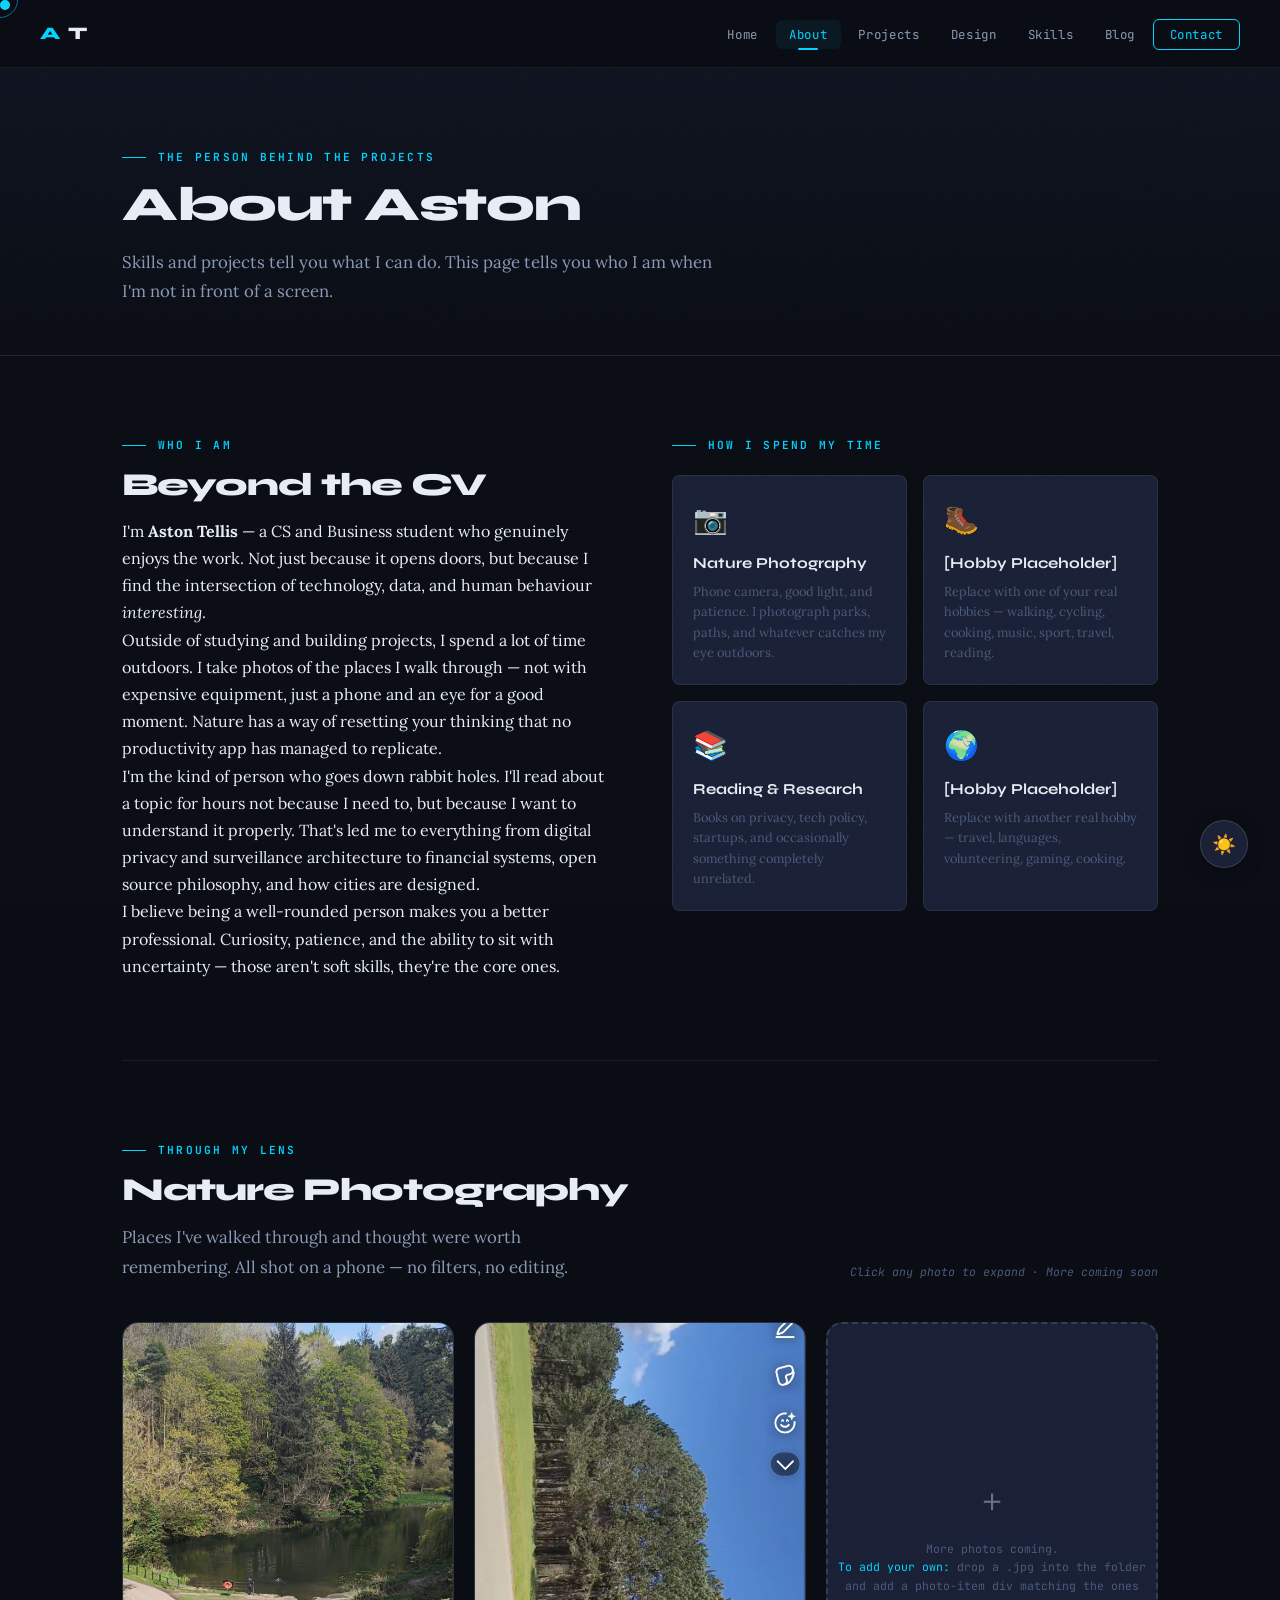
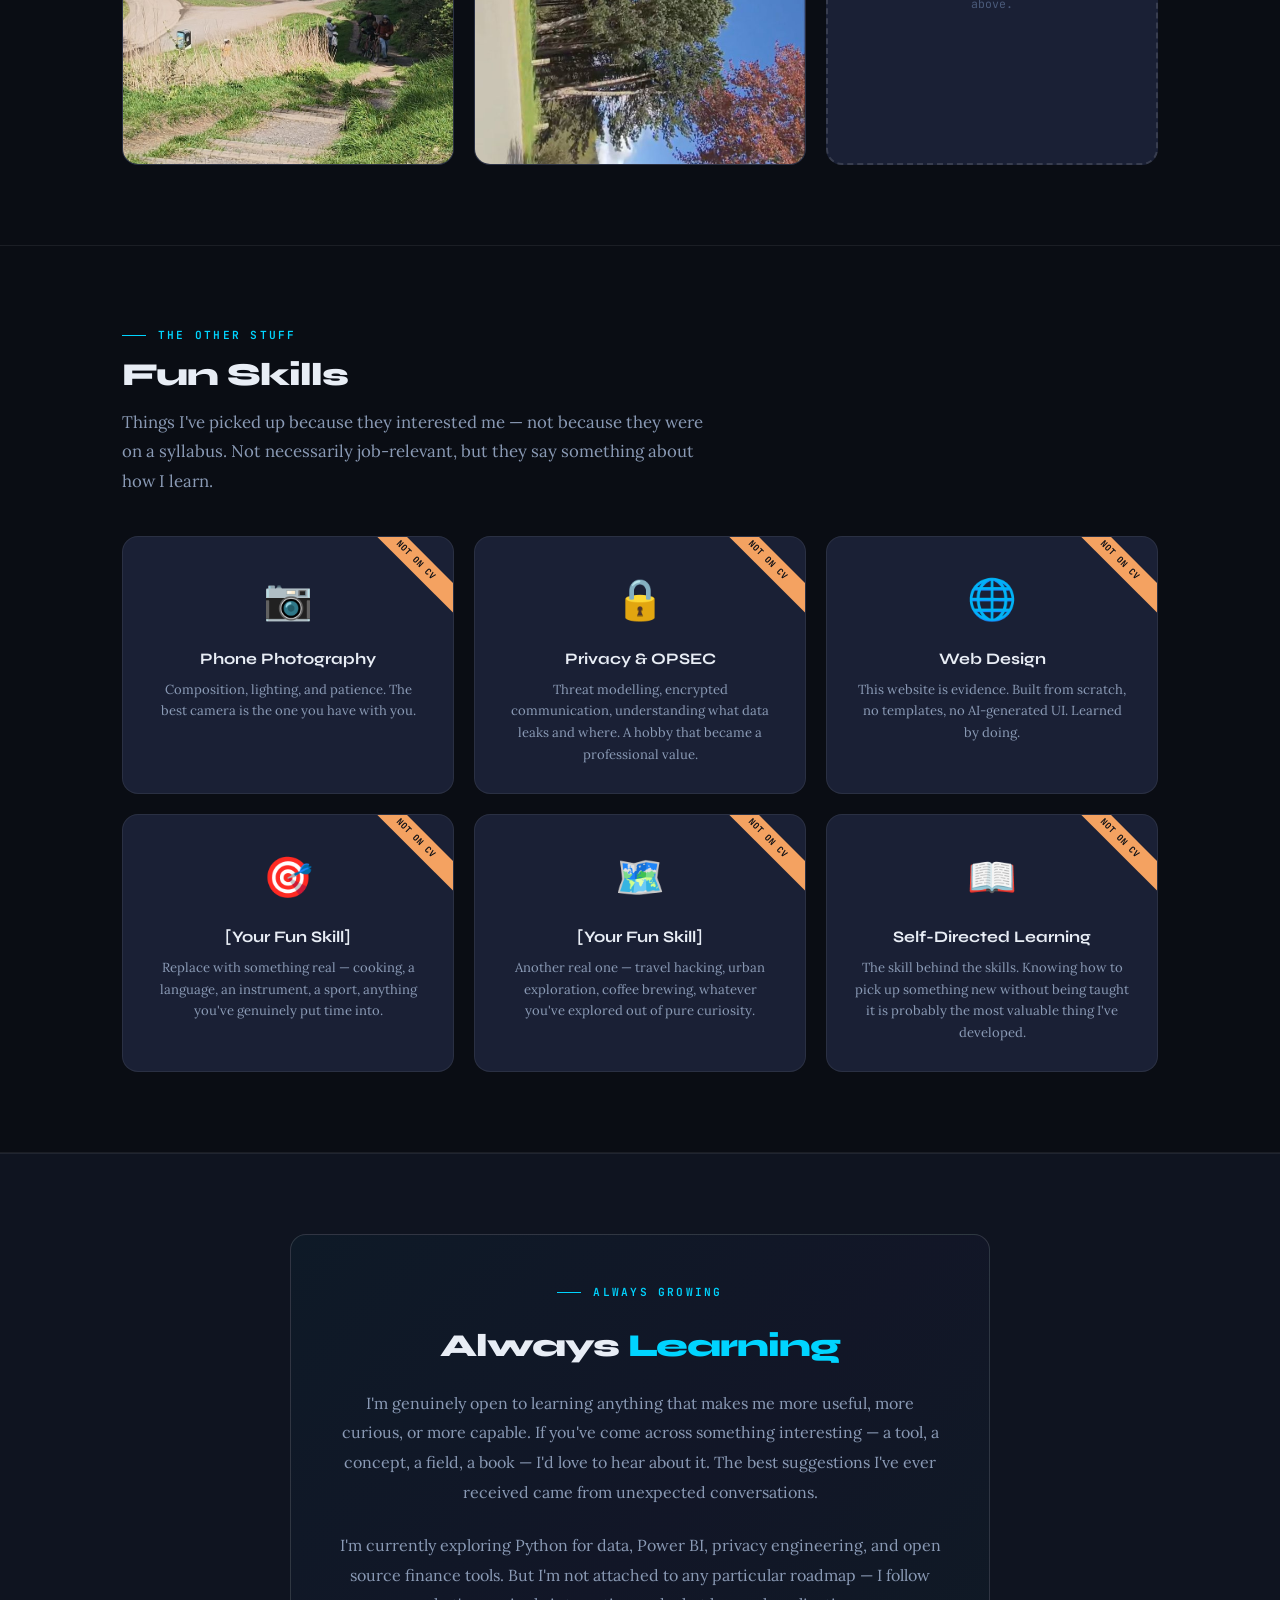
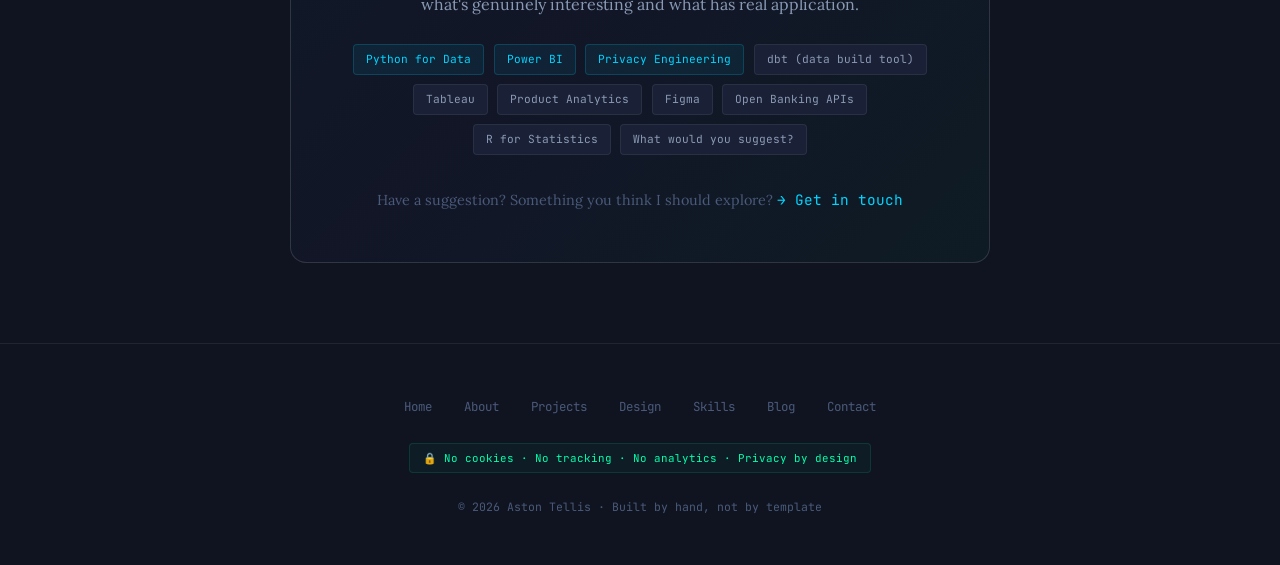
==== about.html @ 7f3e9648 "Add about page, animations showcase, dark mode, photos" ====
<!DOCTYPE html>
<html lang="en">
<head>
  <meta charset="UTF-8"/>
  <meta name="viewport" content="width=device-width, initial-scale=1.0"/>
  <title>About — Aston Tellis</title>
  <link rel="stylesheet" href="style.css"/>
  <style>
    .page-hero {
      padding: 5rem 0 3rem;
      background: linear-gradient(180deg, var(--bg2) 0%, var(--bg) 100%);
      border-bottom: 1px solid var(--border);
    }

    /* ── Personal Intro ─────────────────────────────────────── */
    .personal-grid {
      display: grid;
      grid-template-columns: 1fr 1fr;
      gap: 4rem;
      padding: 5rem 0;
      border-bottom: 1px solid var(--border);
    }

    .personal-text p {
      color: var(--text2);
      line-height: 1.9;
      margin-bottom: 1.25rem;
      font-size: 1rem;
    }

    .personal-text p strong { color: var(--text); }
    .personal-text p em { color: var(--accent); font-style: normal; }

    /* ── Hobbies Grid ───────────────────────────────────────── */
    .hobbies-grid {
      display: grid;
      grid-template-columns: repeat(2, 1fr);
      gap: 1rem;
    }

    .hobby-card {
      background: var(--surface);
      border: 1px solid var(--border);
      border-radius: var(--radius);
      padding: 1.25rem;
      transition: var(--transition);
    }

    .hobby-card:hover {
      border-color: var(--accent);
      transform: translateY(-3px);
      box-shadow: var(--glow);
    }

    .hobby-icon { font-size: 1.75rem; margin-bottom: 0.5rem; }

    .hobby-name {
      font-family: var(--font-display);
      font-weight: 700;
      font-size: 0.95rem;
      color: var(--text);
      margin-bottom: 0.3rem;
    }

    .hobby-desc {
      font-size: 0.8rem;
      color: var(--text3);
      line-height: 1.6;
    }

    /* ── Photo Gallery ──────────────────────────────────────── */
    .gallery-section {
      padding: 5rem 0;
      border-bottom: 1px solid var(--border);
    }

    .gallery-intro {
      display: flex;
      justify-content: space-between;
      align-items: flex-end;
      margin-bottom: 2.5rem;
    }

    .gallery-note {
      font-family: var(--font-mono);
      font-size: 0.72rem;
      color: var(--text3);
      font-style: italic;
    }

    .photo-gallery {
      display: grid;
      grid-template-columns: repeat(auto-fill, minmax(320px, 1fr));
      gap: 1.25rem;
    }

    .photo-item {
      position: relative;
      border-radius: var(--radius2);
      overflow: hidden;
      border: 1px solid var(--border);
      aspect-ratio: 3/4;
      background: var(--surface);
      cursor: zoom-in;
      transition: var(--transition);
    }

    .photo-item:hover {
      border-color: var(--accent);
      transform: translateY(-4px);
      box-shadow: 0 20px 60px #00000060, var(--glow);
    }

    .photo-item img {
      width: 100%;
      height: 100%;
      object-fit: cover;
      transition: transform 0.5s ease;
      display: block;
    }

    .photo-item:hover img { transform: scale(1.04); }

    .photo-overlay {
      position: absolute;
      bottom: 0; left: 0; right: 0;
      background: linear-gradient(0deg, #000000cc, transparent);
      padding: 1.5rem 1.25rem 1rem;
      transform: translateY(100%);
      transition: var(--transition);
    }

    .photo-item:hover .photo-overlay { transform: translateY(0); }

    .photo-caption {
      font-family: var(--font-mono);
      font-size: 0.72rem;
      color: var(--text);
      line-height: 1.5;
    }

    .photo-tag {
      font-family: var(--font-mono);
      font-size: 0.62rem;
      color: var(--accent);
      text-transform: uppercase;
      letter-spacing: 0.1em;
      margin-bottom: 0.25rem;
    }

    /* Add photo placeholder card */
    .photo-add {
      border: 2px dashed var(--border2);
      border-radius: var(--radius2);
      aspect-ratio: 3/4;
      display: flex;
      flex-direction: column;
      align-items: center;
      justify-content: center;
      gap: 0.75rem;
      background: var(--surface);
      transition: var(--transition);
    }

    .photo-add:hover {
      border-color: var(--accent);
      background: #00d4ff08;
    }

    .photo-add-icon { font-size: 2rem; opacity: 0.4; }

    .photo-add-text {
      font-family: var(--font-mono);
      font-size: 0.72rem;
      color: var(--text3);
      text-align: center;
      line-height: 1.6;
    }

    /* ── Lightbox ───────────────────────────────────────────── */
    .lightbox {
      position: fixed;
      inset: 0;
      background: rgba(0,0,0,0.92);
      z-index: 9000;
      display: flex;
      align-items: center;
      justify-content: center;
      opacity: 0;
      pointer-events: none;
      transition: opacity 0.3s ease;
      backdrop-filter: blur(12px);
    }

    .lightbox.open {
      opacity: 1;
      pointer-events: all;
    }

    .lightbox img {
      max-width: 90vw;
      max-height: 88vh;
      object-fit: contain;
      border-radius: var(--radius);
      box-shadow: 0 40px 120px #00000080;
    }

    .lightbox-close {
      position: absolute;
      top: 1.5rem; right: 1.5rem;
      font-family: var(--font-mono);
      font-size: 1.5rem;
      color: var(--text2);
      background: none;
      border: none;
      cursor: pointer;
      transition: color var(--transition);
    }

    .lightbox-close:hover { color: var(--accent); }

    .lightbox-caption {
      position: absolute;
      bottom: 1.5rem;
      font-family: var(--font-mono);
      font-size: 0.78rem;
      color: var(--text2);
      text-align: center;
    }

    /* ── Fun Skills ─────────────────────────────────────────── */
    .fun-skills-section {
      padding: 5rem 0;
      border-bottom: 1px solid var(--border);
    }

    .fun-skills-grid {
      display: grid;
      grid-template-columns: repeat(3, 1fr);
      gap: 1.25rem;
    }

    .fun-skill-card {
      background: var(--surface);
      border: 1px solid var(--border);
      border-radius: var(--radius2);
      padding: 1.75rem;
      text-align: center;
      transition: var(--transition);
      position: relative;
      overflow: hidden;
    }

    .fun-skill-card::before {
      content: 'NOT ON CV';
      position: absolute;
      top: 0.8rem; right: -1.8rem;
      font-family: var(--font-mono);
      font-size: 0.55rem;
      font-weight: 700;
      color: var(--bg);
      background: var(--gold);
      padding: 0.2rem 2.5rem;
      transform: rotate(45deg);
      letter-spacing: 0.08em;
    }

    .fun-skill-card:hover {
      border-color: var(--gold);
      box-shadow: 0 0 30px #f4a26115;
      transform: translateY(-3px);
    }

    .fun-skill-icon { font-size: 2.5rem; margin-bottom: 0.75rem; }

    .fun-skill-name {
      font-family: var(--font-display);
      font-weight: 700;
      font-size: 1rem;
      color: var(--text);
      margin-bottom: 0.4rem;
    }

    .fun-skill-desc {
      font-size: 0.82rem;
      color: var(--text2);
      line-height: 1.65;
    }

    /* ── Eager to Learn ─────────────────────────────────────── */
    .learn-section {
      padding: 5rem 0;
      background: var(--bg2);
      border-top: 1px solid var(--border);
    }

    .learn-card {
      background: linear-gradient(135deg, #00d4ff08 0%, #7b61ff08 50%, #00ffaa08 100%);
      border: 1px solid var(--border2);
      border-radius: var(--radius2);
      padding: 3rem;
      text-align: center;
      max-width: 700px;
      margin: 0 auto;
    }

    .learn-card h2 {
      font-family: var(--font-display);
      font-size: 2rem;
      font-weight: 800;
      letter-spacing: -0.03em;
      color: var(--text);
      margin-bottom: 1rem;
    }

    .learn-card h2 span { color: var(--accent); }

    .learn-card p {
      color: var(--text2);
      line-height: 1.85;
      margin-bottom: 1.5rem;
      font-size: 1rem;
    }

    .learn-suggestions {
      display: flex;
      flex-wrap: wrap;
      gap: 0.6rem;
      justify-content: center;
      margin-bottom: 2rem;
    }

    .suggestion-tag {
      font-family: var(--font-mono);
      font-size: 0.7rem;
      padding: 0.3rem 0.75rem;
      border-radius: 4px;
      background: var(--surface);
      border: 1px solid var(--border);
      color: var(--text2);
    }

    .suggestion-tag.highlight {
      background: #00d4ff12;
      border-color: #00d4ff30;
      color: var(--accent);
    }

    @media (max-width: 768px) {
      .personal-grid { grid-template-columns: 1fr; gap: 2rem; }
      .hobbies-grid { grid-template-columns: 1fr; }
      .fun-skills-grid { grid-template-columns: 1fr; }
      .photo-gallery { grid-template-columns: 1fr; }
    }
  </style>
</head>
<body>

  <div class="cursor"></div>
  <div class="cursor-ring"></div>

  <!-- Loading screen -->
  <div class="loading-screen" id="loading-screen">
    <div class="loading-inner">
      <div class="loading-logo">AT</div>
      <div class="loading-bar"><div class="loading-fill"></div></div>
      <div class="loading-text">Loading...</div>
    </div>
  </div>

  <nav>
    <a class="nav-logo" href="index.html"><span>A</span>T</a>
    <ul class="nav-links">
      <li><a href="index.html">Home</a></li>
      <li><a href="about.html" class="active">About</a></li>
      <li><a href="projects.html">Projects</a></li>
      <li><a href="animations.html">Design</a></li>
      <li><a href="skills.html">Skills</a></li>
      <li><a href="blog.html">Blog</a></li>
      <li><a href="contact.html" class="nav-cta">Contact</a></li>
    </ul>
  </nav>

  <div class="page">
    <div class="page-hero">
      <div class="container fade-up">
        <div class="section-label">The Person Behind the Projects</div>
        <h1 class="section-title">About Aston</h1>
        <p class="section-subtitle">
          Skills and projects tell you what I can do. This page tells you who I am
          when I'm not in front of a screen.
        </p>
      </div>
    </div>

    <!-- ── Personal Intro ────────────────────────────────────── -->
    <div class="container">
      <div class="personal-grid">
        <div class="fade-up">
          <div class="section-label">Who I Am</div>
          <h2 class="section-title" style="font-size:2rem">Beyond the CV</h2>

          <p>
            I'm <strong>Aston Tellis</strong> — a CS and Business student who genuinely enjoys
            the work. Not just because it opens doors, but because I find the intersection
            of technology, data, and human behaviour <em>interesting</em>.
          </p>
          <p>
            Outside of studying and building projects, I spend a lot of time outdoors.
            I take photos of the places I walk through — not with expensive equipment,
            just a phone and an eye for a good moment. Nature has a way of resetting
            your thinking that no productivity app has managed to replicate.
          </p>
          <p>
            I'm the kind of person who goes down rabbit holes. I'll read about a topic
            for hours not because I need to, but because I want to understand it properly.
            That's led me to everything from digital privacy and surveillance architecture
            to financial systems, open source philosophy, and how cities are designed.
          </p>
          <p>
            I believe being a well-rounded person makes you a better professional.
            Curiosity, patience, and the ability to sit with uncertainty — those aren't
            soft skills, they're the core ones.
          </p>
        </div>

        <div class="fade-up" style="transition-delay:0.2s">
          <div class="section-label" style="margin-bottom:1.25rem">How I Spend My Time</div>
          <div class="hobbies-grid">
            <div class="hobby-card">
              <div class="hobby-icon">📷</div>
              <div class="hobby-name">Nature Photography</div>
              <div class="hobby-desc">Phone camera, good light, and patience. I photograph parks, paths, and whatever catches my eye outdoors.</div>
            </div>
            <div class="hobby-card">
              <div class="hobby-icon">🥾</div>
              <div class="hobby-name">[Hobby Placeholder]</div>
              <div class="hobby-desc">Replace with one of your real hobbies — walking, cycling, cooking, music, sport, travel, reading.</div>
            </div>
            <div class="hobby-card">
              <div class="hobby-icon">📚</div>
              <div class="hobby-name">Reading & Research</div>
              <div class="hobby-desc">Books on privacy, tech policy, startups, and occasionally something completely unrelated.</div>
            </div>
            <div class="hobby-card">
              <div class="hobby-icon">🌍</div>
              <div class="hobby-name">[Hobby Placeholder]</div>
              <div class="hobby-desc">Replace with another real hobby — travel, languages, volunteering, gaming, cooking.</div>
            </div>
          </div>
        </div>
      </div>
    </div>

    <!-- ── Photo Gallery ─────────────────────────────────────── -->
    <section class="gallery-section">
      <div class="container">
        <div class="gallery-intro fade-up">
          <div>
            <div class="section-label">Through My Lens</div>
            <h2 class="section-title" style="font-size:2rem">Nature Photography</h2>
            <p class="section-subtitle" style="max-width:500px">
              Places I've walked through and thought were worth remembering.
              All shot on a phone — no filters, no editing.
            </p>
          </div>
          <span class="gallery-note">Click any photo to expand · More coming soon</span>
        </div>

        <div class="photo-gallery fade-up">

          <!-- Photo 1 -->
          <div class="photo-item" onclick="openLightbox('photo-lake.jpg', 'A quiet lake in spring — trees just coming back to life, cyclists passing through.')">
            <img src="photo-lake.jpg" alt="Lake with trees and path in spring" loading="lazy"/>
            <div class="photo-overlay">
              <div class="photo-tag">📍 Local Park</div>
              <div class="photo-caption">A quiet lake in spring — trees just coming back to life.</div>
            </div>
          </div>

          <!-- Photo 2 -->
          <div class="photo-item" onclick="openLightbox('photo-trees.jpg', 'Tall conifers against an autumn sky — the contrast of the red tree caught my eye.')">
            <img src="photo-trees.jpg" alt="Tall conifer trees against blue sky with autumn colours" loading="lazy"/>
            <div class="photo-overlay">
              <div class="photo-tag">📍 Local Walk</div>
              <div class="photo-caption">Tall conifers against an autumn sky — that red tree in the corner made the shot.</div>
            </div>
          </div>

          <!-- Add more photos card -->
          <div class="photo-add">
            <div class="photo-add-icon">＋</div>
            <div class="photo-add-text">
              More photos coming.<br/>
              <span style="color:var(--accent)">To add your own:</span> drop a .jpg into the folder and add a photo-item div matching the ones above.
            </div>
          </div>

        </div>
      </div>
    </section>

    <!-- ── Fun Skills ────────────────────────────────────────── -->
    <section class="fun-skills-section">
      <div class="container">
        <div class="fade-up">
          <div class="section-label">The Other Stuff</div>
          <h2 class="section-title" style="font-size:2rem">Fun Skills</h2>
          <p class="section-subtitle" style="margin-bottom:2.5rem">
            Things I've picked up because they interested me — not because they were on a syllabus.
            Not necessarily job-relevant, but they say something about how I learn.
          </p>
        </div>

        <div class="fun-skills-grid fade-up">
          <div class="fun-skill-card">
            <div class="fun-skill-icon">📷</div>
            <div class="fun-skill-name">Phone Photography</div>
            <div class="fun-skill-desc">Composition, lighting, and patience. The best camera is the one you have with you.</div>
          </div>
          <div class="fun-skill-card">
            <div class="fun-skill-icon">🔒</div>
            <div class="fun-skill-name">Privacy & OPSEC</div>
            <div class="fun-skill-desc">Threat modelling, encrypted communication, understanding what data leaks and where. A hobby that became a professional value.</div>
          </div>
          <div class="fun-skill-card">
            <div class="fun-skill-icon">🌐</div>
            <div class="fun-skill-name">Web Design</div>
            <div class="fun-skill-desc">This website is evidence. Built from scratch, no templates, no AI-generated UI. Learned by doing.</div>
          </div>
          <div class="fun-skill-card">
            <div class="fun-skill-icon">🎯</div>
            <div class="fun-skill-name">[Your Fun Skill]</div>
            <div class="fun-skill-desc">Replace with something real — cooking, a language, an instrument, a sport, anything you've genuinely put time into.</div>
          </div>
          <div class="fun-skill-card">
            <div class="fun-skill-icon">🗺️</div>
            <div class="fun-skill-name">[Your Fun Skill]</div>
            <div class="fun-skill-desc">Another real one — travel hacking, urban exploration, coffee brewing, whatever you've explored out of pure curiosity.</div>
          </div>
          <div class="fun-skill-card">
            <div class="fun-skill-icon">📖</div>
            <div class="fun-skill-name">Self-Directed Learning</div>
            <div class="fun-skill-desc">The skill behind the skills. Knowing how to pick up something new without being taught it is probably the most valuable thing I've developed.</div>
          </div>
        </div>
      </div>
    </section>

    <!-- ── Eager to Learn ────────────────────────────────────── -->
    <section class="learn-section">
      <div class="container">
        <div class="learn-card fade-up">
          <div class="section-label" style="justify-content:center;margin-bottom:1rem">Always Growing</div>
          <h2>Always <span>Learning</span></h2>
          <p>
            I'm genuinely open to learning anything that makes me more useful, more curious, or
            more capable. If you've come across something interesting — a tool, a concept, a field,
            a book — I'd love to hear about it. The best suggestions I've ever received came from
            unexpected conversations.
          </p>
          <p>
            I'm currently exploring Python for data, Power BI, privacy engineering, and open source
            finance tools. But I'm not attached to any particular roadmap — I follow what's genuinely
            interesting and what has real application.
          </p>

          <div class="learn-suggestions">
            <span class="suggestion-tag highlight">Python for Data</span>
            <span class="suggestion-tag highlight">Power BI</span>
            <span class="suggestion-tag highlight">Privacy Engineering</span>
            <span class="suggestion-tag">dbt (data build tool)</span>
            <span class="suggestion-tag">Tableau</span>
            <span class="suggestion-tag">Product Analytics</span>
            <span class="suggestion-tag">Figma</span>
            <span class="suggestion-tag">Open Banking APIs</span>
            <span class="suggestion-tag">R for Statistics</span>
            <span class="suggestion-tag">What would you suggest?</span>
          </div>

          <p style="font-size:0.9rem;color:var(--text3);margin:0">
            Have a suggestion? Something you think I should explore?
            <a href="contact.html" style="color:var(--accent);text-decoration:none;font-family:var(--font-mono)">
              → Get in touch
            </a>
          </p>
        </div>
      </div>
    </section>

  </div>

  <!-- Lightbox -->
  <div class="lightbox" id="lightbox" onclick="closeLightbox()">
    <button class="lightbox-close" onclick="closeLightbox()">✕</button>
    <img id="lightbox-img" src="" alt=""/>
    <div class="lightbox-caption" id="lightbox-caption"></div>
  </div>

  <footer>
    <div class="footer-inner">
      <ul class="footer-links">
        <li><a href="index.html">Home</a></li>
        <li><a href="about.html">About</a></li>
        <li><a href="projects.html">Projects</a></li>
        <li><a href="animations.html">Design</a></li>
        <li><a href="skills.html">Skills</a></li>
        <li><a href="blog.html">Blog</a></li>
        <li><a href="contact.html">Contact</a></li>
      </ul>
      <div class="privacy-badge">🔒 No cookies · No tracking · No analytics · Privacy by design</div>
      <p class="footer-copy">© 2026 Aston Tellis · Built by hand, not by template</p>
    </div>
  </footer>

  <script src="script.js"></script>
  <script>
    function openLightbox(src, caption) {
      const lb = document.getElementById('lightbox');
      document.getElementById('lightbox-img').src = src;
      document.getElementById('lightbox-caption').textContent = caption;
      lb.classList.add('open');
      document.body.style.overflow = 'hidden';
    }

    function closeLightbox() {
      document.getElementById('lightbox').classList.remove('open');
      document.body.style.overflow = '';
    }

    document.addEventListener('keydown', e => {
      if (e.key === 'Escape') closeLightbox();
    });
  </script>
</body>
</html>
---- style.css ----
/* ============================================================
   [YOUR NAME] — Portfolio Site
   Aesthetic: Dark Intelligence / FinTech Editorial
   Fonts: Syne (display) + JetBrains Mono (code/data) + Lora (body)
   ============================================================ */

@import url('https://fonts.googleapis.com/css2?family=Syne:wght@400;600;700;800&family=JetBrains+Mono:wght@300;400;600&family=Lora:ital,wght@0,400;0,600;1,400&display=swap');

/* ── Variables ─────────────────────────────────────────────── */
:root {
  --bg:         #0a0d14;
  --bg2:        #0f1420;
  --bg3:        #141926;
  --surface:    #1a2035;
  --border:     #ffffff12;
  --border2:    #ffffff22;
  --accent:     #00d4ff;
  --accent2:    #7b61ff;
  --accent3:    #00ffaa;
  --gold:       #f4a261;
  --red:        #ff4d6d;
  --text:       #e8edf5;
  --text2:      #8a9ab5;
  --text3:      #4a5a7a;
  --font-display: 'Syne', sans-serif;
  --font-mono:    'JetBrains Mono', monospace;
  --font-body:    'Lora', serif;
  --radius:     8px;
  --radius2:    16px;
  --glow:       0 0 40px #00d4ff22;
  --transition: 0.3s cubic-bezier(0.4, 0, 0.2, 1);
}

/* ── Reset & Base ───────────────────────────────────────────── */
*, *::before, *::after { box-sizing: border-box; margin: 0; padding: 0; }

html { scroll-behavior: smooth; font-size: 16px; }

body {
  background: var(--bg);
  color: var(--text);
  font-family: var(--font-body);
  line-height: 1.7;
  overflow-x: hidden;
  cursor: none;
}

/* Custom cursor */
.cursor {
  width: 10px; height: 10px;
  background: var(--accent);
  border-radius: 50%;
  position: fixed;
  pointer-events: none;
  z-index: 9999;
  transition: transform 0.15s ease;
  mix-blend-mode: screen;
}
.cursor-ring {
  width: 36px; height: 36px;
  border: 1px solid var(--accent);
  border-radius: 50%;
  position: fixed;
  pointer-events: none;
  z-index: 9998;
  transition: all 0.18s ease;
  opacity: 0.5;
}

/* ── Noise Texture Overlay ──────────────────────────────────── */
body::before {
  content: '';
  position: fixed;
  inset: 0;
  background-image: url("data:image/svg+xml,%3Csvg viewBox='0 0 256 256' xmlns='http://www.w3.org/2000/svg'%3E%3Cfilter id='noise'%3E%3CfeTurbulence type='fractalNoise' baseFrequency='0.9' numOctaves='4' stitchTiles='stitch'/%3E%3C/filter%3E%3Crect width='100%25' height='100%25' filter='url(%23noise)' opacity='0.04'/%3E%3C/svg%3E");
  pointer-events: none;
  z-index: 1000;
  opacity: 0.4;
}

/* ── Navigation ─────────────────────────────────────────────── */
nav {
  position: fixed;
  top: 0; left: 0; right: 0;
  z-index: 500;
  padding: 0 2.5rem;
  display: flex;
  align-items: center;
  justify-content: space-between;
  height: 68px;
  background: rgba(10, 13, 20, 0.85);
  backdrop-filter: blur(20px);
  border-bottom: 1px solid var(--border);
  transition: var(--transition);
}

nav.scrolled {
  background: rgba(10, 13, 20, 0.97);
  box-shadow: 0 4px 40px #00000060;
}

.nav-logo {
  font-family: var(--font-display);
  font-weight: 800;
  font-size: 1.1rem;
  color: var(--text);
  text-decoration: none;
  letter-spacing: -0.02em;
  display: flex;
  align-items: center;
  gap: 0.5rem;
}

.nav-logo span {
  color: var(--accent);
}

.nav-links {
  display: flex;
  align-items: center;
  gap: 0.25rem;
  list-style: none;
}

.nav-links a {
  font-family: var(--font-mono);
  font-size: 0.78rem;
  font-weight: 400;
  color: var(--text2);
  text-decoration: none;
  padding: 0.4rem 0.85rem;
  border-radius: 6px;
  letter-spacing: 0.05em;
  transition: var(--transition);
  position: relative;
}

.nav-links a:hover,
.nav-links a.active {
  color: var(--accent);
  background: #00d4ff0f;
}

.nav-links a.active::after {
  content: '';
  position: absolute;
  bottom: -1px; left: 50%;
  transform: translateX(-50%);
  width: 20px; height: 2px;
  background: var(--accent);
  border-radius: 2px;
}

.nav-cta {
  font-family: var(--font-mono);
  font-size: 0.75rem;
  color: var(--accent) !important;
  border: 1px solid var(--accent) !important;
  padding: 0.4rem 1rem !important;
}

.nav-cta:hover {
  background: var(--accent) !important;
  color: var(--bg) !important;
}

/* ── Page Wrapper ───────────────────────────────────────────── */
.page { padding-top: 68px; min-height: 100vh; }

/* ── Section Styles ─────────────────────────────────────────── */
section {
  padding: 6rem 0;
  position: relative;
}

.container {
  max-width: 1100px;
  margin: 0 auto;
  padding: 0 2rem;
}

.container--wide {
  max-width: 1300px;
  margin: 0 auto;
  padding: 0 2rem;
}

/* ── Section Labels ─────────────────────────────────────────── */
.section-label {
  font-family: var(--font-mono);
  font-size: 0.7rem;
  font-weight: 600;
  color: var(--accent);
  letter-spacing: 0.2em;
  text-transform: uppercase;
  margin-bottom: 0.75rem;
  display: flex;
  align-items: center;
  gap: 0.75rem;
}

.section-label::before {
  content: '';
  display: inline-block;
  width: 24px; height: 1px;
  background: var(--accent);
}

.section-title {
  font-family: var(--font-display);
  font-size: clamp(2rem, 4vw, 3rem);
  font-weight: 800;
  line-height: 1.1;
  letter-spacing: -0.03em;
  color: var(--text);
  margin-bottom: 1rem;
}

.section-subtitle {
  font-size: 1.05rem;
  color: var(--text2);
  max-width: 600px;
  line-height: 1.75;
}

/* ── Cards ──────────────────────────────────────────────────── */
.card {
  background: var(--surface);
  border: 1px solid var(--border);
  border-radius: var(--radius2);
  padding: 2rem;
  transition: var(--transition);
  position: relative;
  overflow: hidden;
}

.card::before {
  content: '';
  position: absolute;
  inset: 0;
  background: linear-gradient(135deg, var(--accent)08, transparent 60%);
  opacity: 0;
  transition: var(--transition);
}

.card:hover {
  border-color: var(--border2);
  transform: translateY(-3px);
  box-shadow: 0 20px 60px #00000050, var(--glow);
}

.card:hover::before { opacity: 1; }

/* ── Buttons ────────────────────────────────────────────────── */
.btn {
  display: inline-flex;
  align-items: center;
  gap: 0.5rem;
  font-family: var(--font-mono);
  font-size: 0.8rem;
  font-weight: 600;
  letter-spacing: 0.05em;
  padding: 0.75rem 1.75rem;
  border-radius: var(--radius);
  text-decoration: none;
  transition: var(--transition);
  cursor: none;
  border: none;
}

.btn-primary {
  background: var(--accent);
  color: var(--bg);
}

.btn-primary:hover {
  background: #33ddff;
  transform: translateY(-2px);
  box-shadow: 0 8px 30px #00d4ff40;
}

.btn-ghost {
  background: transparent;
  color: var(--text);
  border: 1px solid var(--border2);
}

.btn-ghost:hover {
  border-color: var(--accent);
  color: var(--accent);
  transform: translateY(-2px);
}

/* ── Tags / Badges ──────────────────────────────────────────── */
.tag {
  display: inline-block;
  font-family: var(--font-mono);
  font-size: 0.68rem;
  font-weight: 600;
  letter-spacing: 0.08em;
  padding: 0.25rem 0.65rem;
  border-radius: 4px;
  text-transform: uppercase;
}

.tag-blue  { background: #00d4ff18; color: var(--accent); border: 1px solid #00d4ff30; }
.tag-purple{ background: #7b61ff18; color: var(--accent2); border: 1px solid #7b61ff30; }
.tag-green { background: #00ffaa18; color: var(--accent3); border: 1px solid #00ffaa30; }
.tag-gold  { background: #f4a26118; color: var(--gold);   border: 1px solid #f4a26130; }
.tag-red   { background: #ff4d6d18; color: var(--red);    border: 1px solid #ff4d6d30; }

/* ── Grid utilities ─────────────────────────────────────────── */
.grid-2 { display: grid; grid-template-columns: 1fr 1fr; gap: 1.5rem; }
.grid-3 { display: grid; grid-template-columns: repeat(3, 1fr); gap: 1.5rem; }

/* ── Divider ────────────────────────────────────────────────── */
.divider {
  height: 1px;
  background: linear-gradient(90deg, transparent, var(--border2), transparent);
  margin: 2rem 0;
}

/* ── Footer ─────────────────────────────────────────────────── */
footer {
  background: var(--bg2);
  border-top: 1px solid var(--border);
  padding: 3rem 0;
  text-align: center;
}

footer .footer-inner {
  max-width: 1100px;
  margin: 0 auto;
  padding: 0 2rem;
  display: flex;
  flex-direction: column;
  align-items: center;
  gap: 1.5rem;
}

footer .footer-links {
  display: flex;
  gap: 2rem;
  list-style: none;
}

footer .footer-links a {
  font-family: var(--font-mono);
  font-size: 0.78rem;
  color: var(--text3);
  text-decoration: none;
  transition: color var(--transition);
}

footer .footer-links a:hover { color: var(--accent); }

footer .footer-copy {
  font-family: var(--font-mono);
  font-size: 0.72rem;
  color: var(--text3);
}

footer .privacy-badge {
  display: inline-flex;
  align-items: center;
  gap: 0.4rem;
  font-family: var(--font-mono);
  font-size: 0.68rem;
  color: var(--accent3);
  background: #00ffaa0a;
  border: 1px solid #00ffaa20;
  padding: 0.3rem 0.8rem;
  border-radius: 4px;
}

/* ── Scroll fade-in ─────────────────────────────────────────── */
.fade-up {
  opacity: 0;
  transform: translateY(30px);
  transition: opacity 0.7s ease, transform 0.7s ease;
}

.fade-up.visible {
  opacity: 1;
  transform: translateY(0);
}

/* ── Code blocks ────────────────────────────────────────────── */
.code-block {
  background: #060910;
  border: 1px solid var(--border);
  border-radius: var(--radius);
  padding: 1.25rem 1.5rem;
  font-family: var(--font-mono);
  font-size: 0.8rem;
  color: #a8b4cc;
  line-height: 1.8;
  overflow-x: auto;
  position: relative;
}

.code-block .kw  { color: #7b61ff; }
.code-block .fn  { color: #00d4ff; }
.code-block .str { color: #00ffaa; }
.code-block .cm  { color: #4a5a7a; font-style: italic; }
.code-block .num { color: #f4a261; }

.code-label {
  position: absolute;
  top: 0.75rem; right: 1rem;
  font-family: var(--font-mono);
  font-size: 0.65rem;
  color: var(--text3);
  text-transform: uppercase;
  letter-spacing: 0.1em;
}

/* ── Responsive ─────────────────────────────────────────────── */
@media (max-width: 768px) {
  .grid-2, .grid-3 { grid-template-columns: 1fr; }
  nav { padding: 0 1.25rem; }
  .nav-links { display: none; }
  section { padding: 4rem 0; }
}

/* ═══════════════════════════════════════════════════════════
   DARK / LIGHT MODE
   ═══════════════════════════════════════════════════════════ */
body.light-mode {
  --bg:      #f0f4fa;
  --bg2:     #e4eaf5;
  --bg3:     #d8e0f0;
  --surface: #ffffff;
  --border:  #00000012;
  --border2: #00000022;
  --text:    #0a0d14;
  --text2:   #3a4a6a;
  --text3:   #7a8aaa;
}

body.light-mode nav {
  background: rgba(240, 244, 250, 0.92);
}

body.light-mode .terminal-window,
body.light-mode #terminal-body,
body.light-mode .code-block {
  background: #1a2035;
}

/* Toggle button */
.theme-toggle {
  position: fixed;
  bottom: 2rem;
  right: 2rem;
  z-index: 600;
  width: 48px; height: 48px;
  border-radius: 50%;
  background: var(--surface);
  border: 1px solid var(--border2);
  color: var(--text);
  font-size: 1.2rem;
  cursor: none;
  display: flex;
  align-items: center;
  justify-content: center;
  transition: var(--transition);
  box-shadow: 0 4px 20px #00000030;
}

.theme-toggle:hover {
  border-color: var(--accent);
  transform: scale(1.1) rotate(15deg);
  box-shadow: 0 8px 30px #00000040, var(--glow);
}

/* ═══════════════════════════════════════════════════════════
   LOADING SCREEN
   ═══════════════════════════════════════════════════════════ */
.loading-screen {
  position: fixed;
  inset: 0;
  background: var(--bg);
  z-index: 9999;
  display: flex;
  align-items: center;
  justify-content: center;
  transition: opacity 0.5s ease, visibility 0.5s ease;
}

.loading-screen.hidden {
  opacity: 0;
  visibility: hidden;
  pointer-events: none;
}

.loading-inner {
  display: flex;
  flex-direction: column;
  align-items: center;
  gap: 1.25rem;
}

.loading-logo {
  font-family: var(--font-display);
  font-size: 3rem;
  font-weight: 800;
  color: var(--accent);
  letter-spacing: -0.04em;
  animation: logo-pulse 1s ease-in-out infinite;
}

@keyframes logo-pulse {
  0%, 100% { opacity: 1; }
  50% { opacity: 0.4; }
}

.loading-bar {
  width: 160px;
  height: 3px;
  background: var(--surface);
  border-radius: 2px;
  overflow: hidden;
}

.loading-fill {
  height: 100%;
  background: linear-gradient(90deg, var(--accent), var(--accent2));
  border-radius: 2px;
  animation: load-progress 1.2s cubic-bezier(0.4, 0, 0.2, 1) forwards;
}

@keyframes load-progress {
  from { width: 0; }
  to   { width: 100%; }
}

.loading-text {
  font-family: var(--font-mono);
  font-size: 0.72rem;
  color: var(--text3);
  letter-spacing: 0.1em;
}

/* ═══════════════════════════════════════════════════════════
   PAGE TRANSITIONS
   ═══════════════════════════════════════════════════════════ */
.page-transition {
  position: fixed;
  inset: 0;
  background: var(--bg2);
  z-index: 8000;
  transform: scaleY(0);
  transform-origin: bottom;
  pointer-events: none;
}

.page-transition.entering {
  animation: curtain-in 0.4s cubic-bezier(0.4, 0, 1, 1) forwards;
}

.page-transition.leaving {
  animation: curtain-out 0.4s cubic-bezier(0, 0, 0.2, 1) forwards;
}

@keyframes curtain-in {
  from { transform: scaleY(0); transform-origin: bottom; }
  to   { transform: scaleY(1); transform-origin: bottom; }
}

@keyframes curtain-out {
  from { transform: scaleY(1); transform-origin: top; }
  to   { transform: scaleY(0); transform-origin: top; }
}

/* ═══════════════════════════════════════════════════════════
   KEYBOARD NAVIGATION FOCUS STYLES
   ═══════════════════════════════════════════════════════════ */
:focus-visible {
  outline: 2px solid var(--accent);
  outline-offset: 3px;
  border-radius: 4px;
}

/* Skip to content link for keyboard users */
.skip-link {
  position: absolute;
  top: -100%;
  left: 1rem;
  background: var(--accent);
  color: var(--bg);
  font-family: var(--font-mono);
  font-size: 0.8rem;
  font-weight: 600;
  padding: 0.5rem 1rem;
  border-radius: var(--radius);
  text-decoration: none;
  z-index: 9999;
  transition: top 0.2s ease;
}

.skip-link:focus { top: 1rem; }

/* Keyboard nav indicator */
body.keyboard-nav * { cursor: auto !important; }
body.keyboard-nav .cursor,
body.keyboard-nav .cursor-ring { display: none; }
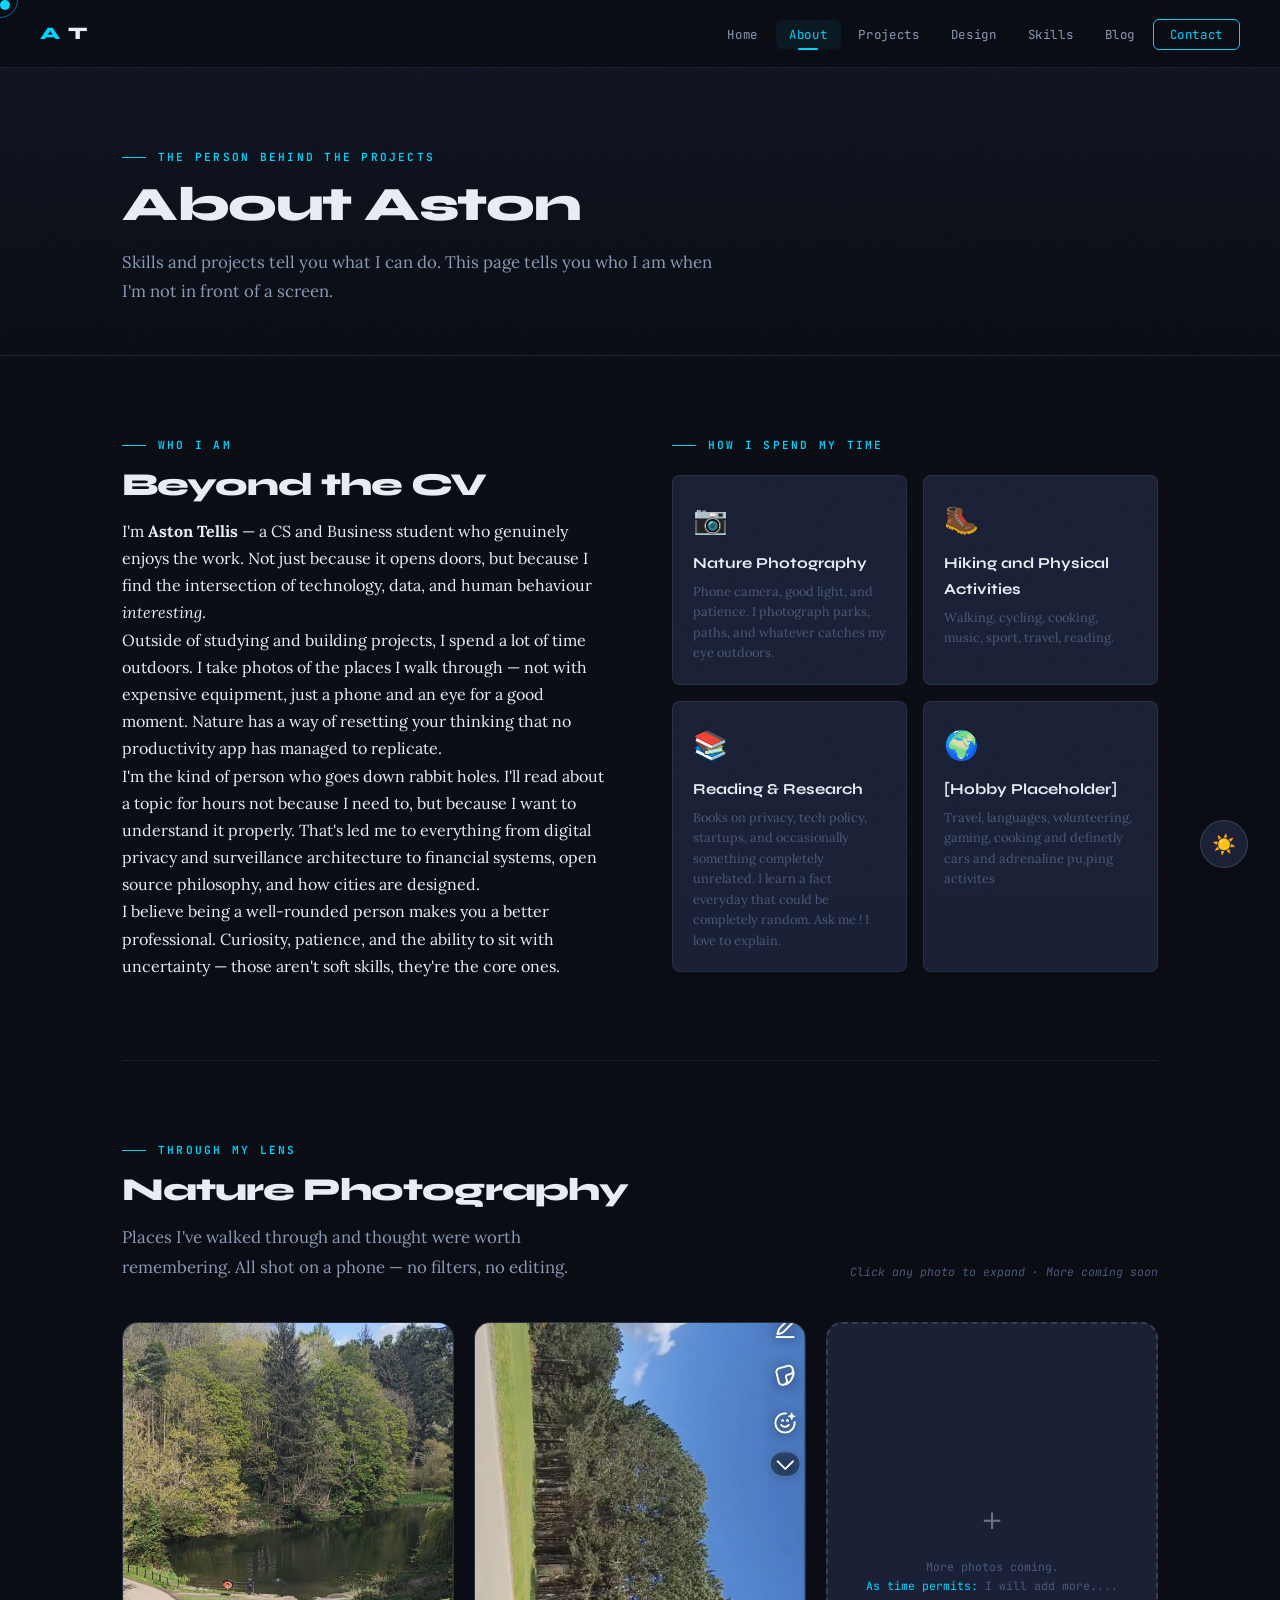
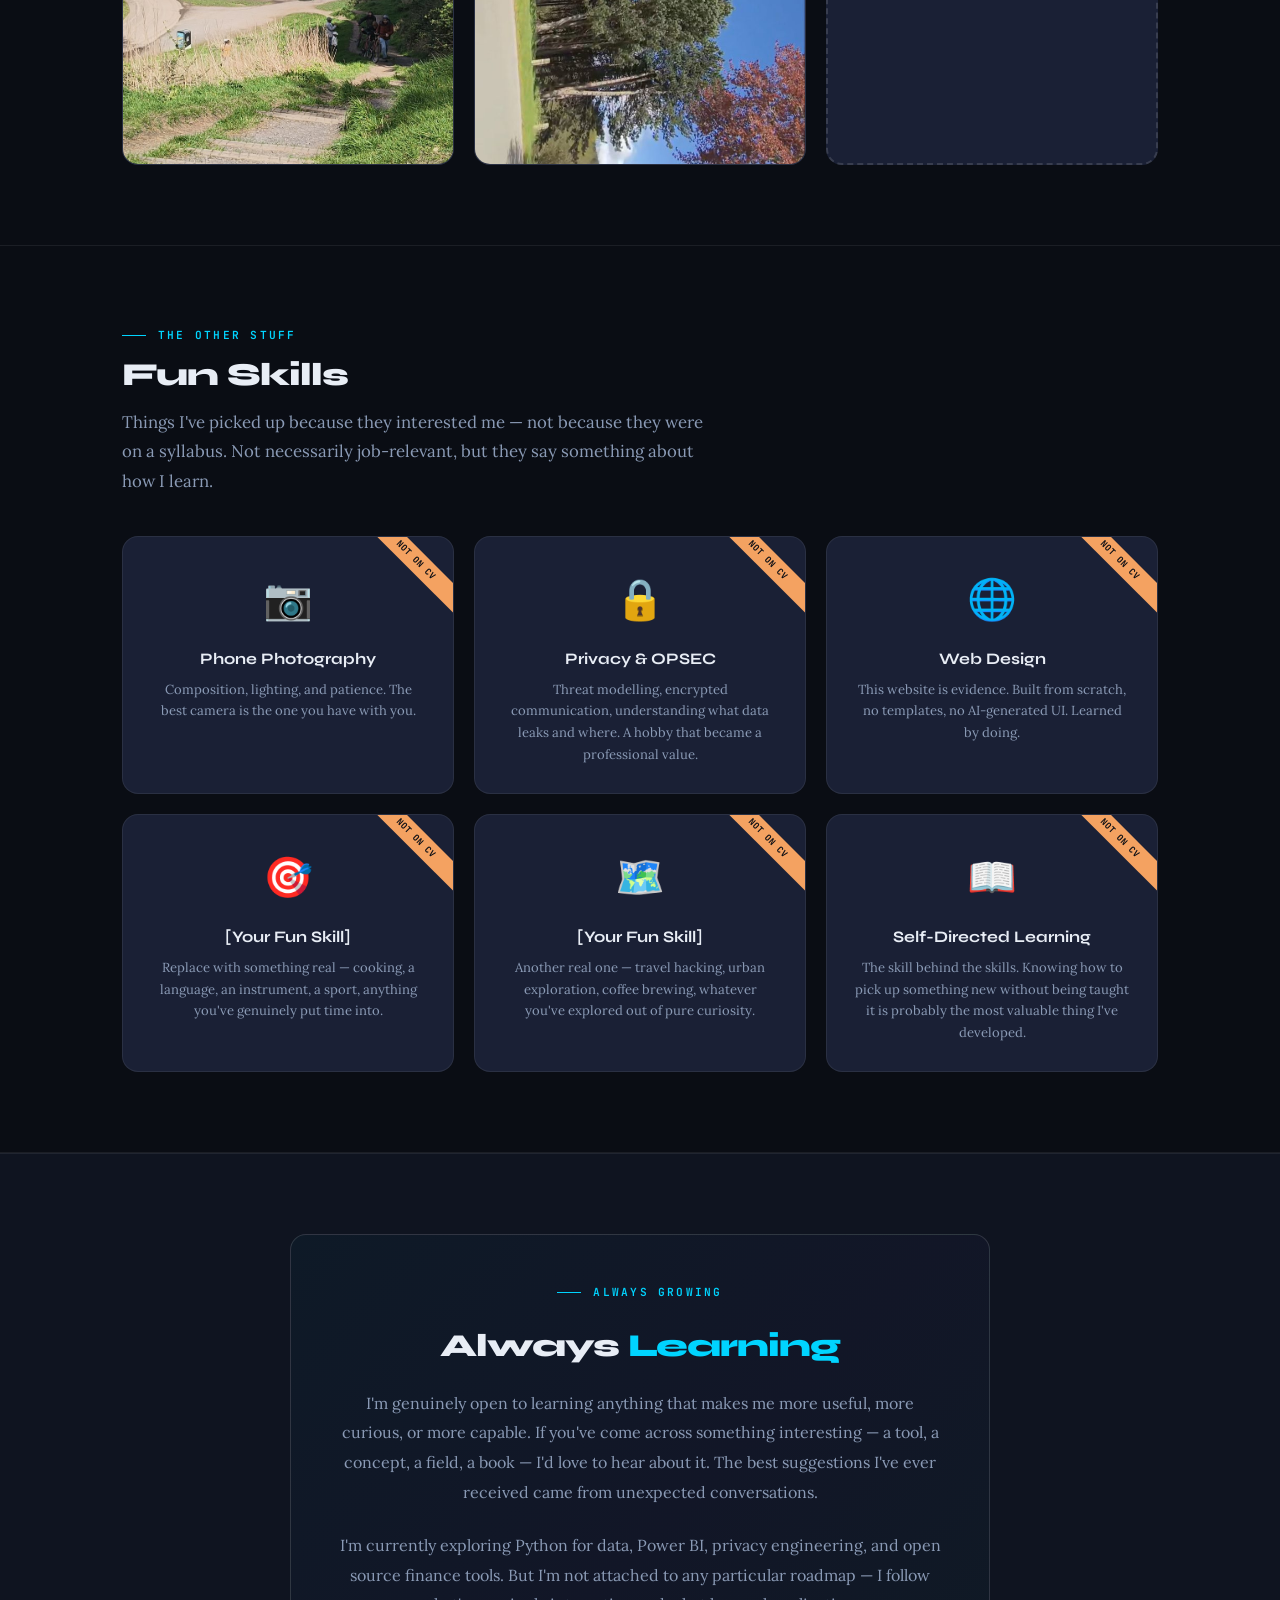
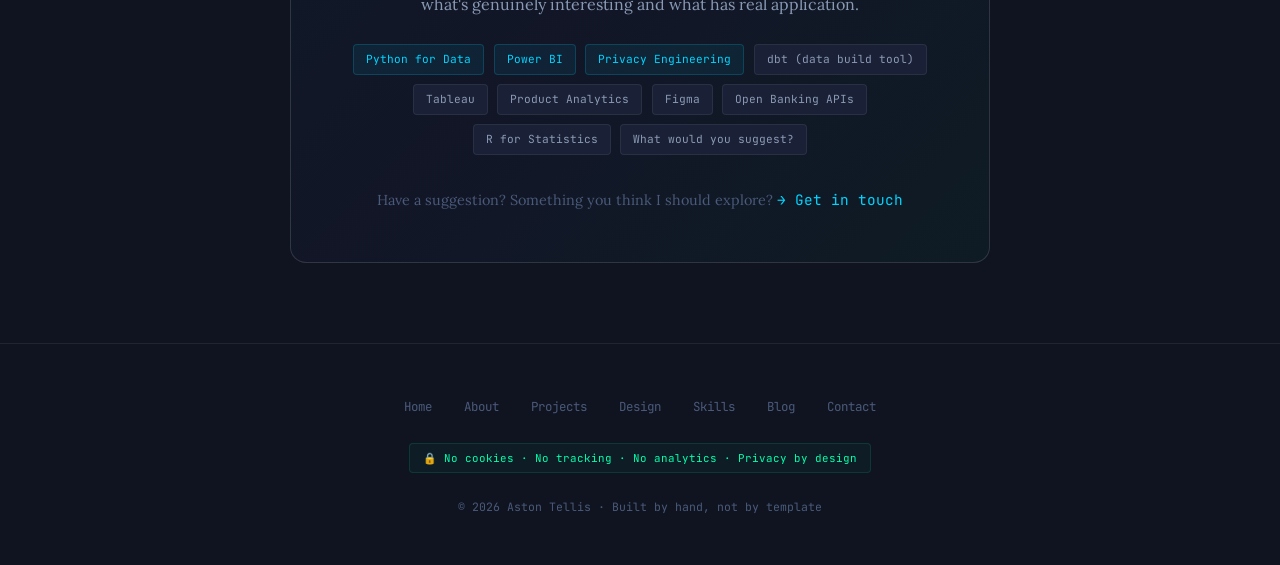
==== commit 3e5dabbb: "Update about.html" ====
--- a/about.html
+++ b/about.html
@@ -434,18 +434,18 @@
             </div>
             <div class="hobby-card">
               <div class="hobby-icon">🥾</div>
-              <div class="hobby-name">[Hobby Placeholder]</div>
-              <div class="hobby-desc">Replace with one of your real hobbies — walking, cycling, cooking, music, sport, travel, reading.</div>
+              <div class="hobby-name">Hiking and Physical Activities </div>
+              <div class="hobby-desc">Walking, cycling, cooking, music, sport, travel, reading.</div>
             </div>
             <div class="hobby-card">
               <div class="hobby-icon">📚</div>
               <div class="hobby-name">Reading & Research</div>
-              <div class="hobby-desc">Books on privacy, tech policy, startups, and occasionally something completely unrelated.</div>
+              <div class="hobby-desc">Books on privacy, tech policy, startups, and occasionally something completely unrelated. I learn a fact everyday that could be completely random. Ask me ! I love to explain.</div>
             </div>
             <div class="hobby-card">
               <div class="hobby-icon">🌍</div>
               <div class="hobby-name">[Hobby Placeholder]</div>
-              <div class="hobby-desc">Replace with another real hobby — travel, languages, volunteering, gaming, cooking.</div>
+              <div class="hobby-desc">Travel, languages, volunteering, gaming, cooking and definetly cars and adrenaline pu,ping activites</div>
             </div>
           </div>
         </div>
@@ -492,7 +492,7 @@
             <div class="photo-add-icon">＋</div>
             <div class="photo-add-text">
               More photos coming.<br/>
-              <span style="color:var(--accent)">To add your own:</span> drop a .jpg into the folder and add a photo-item div matching the ones above.
+              <span style="color:var(--accent)">As time permits:</span> I will add more....
             </div>
           </div>
 
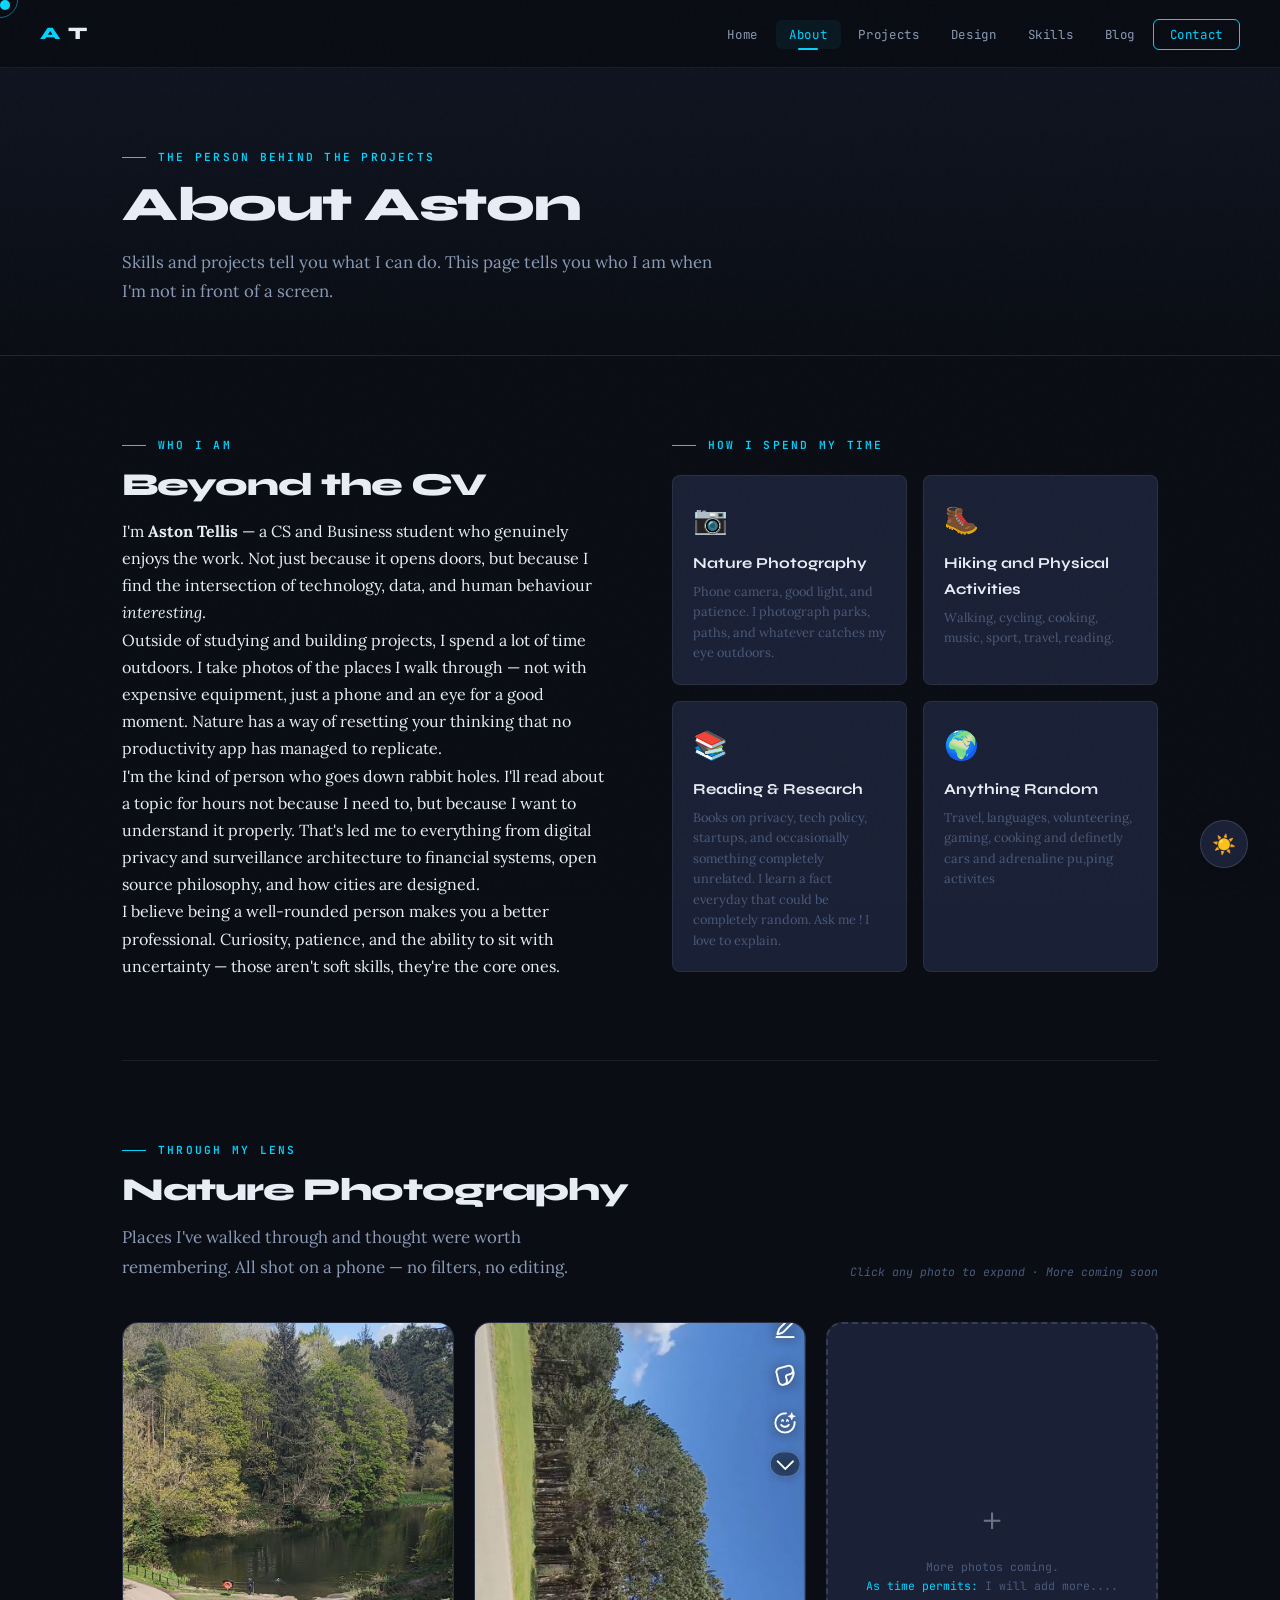
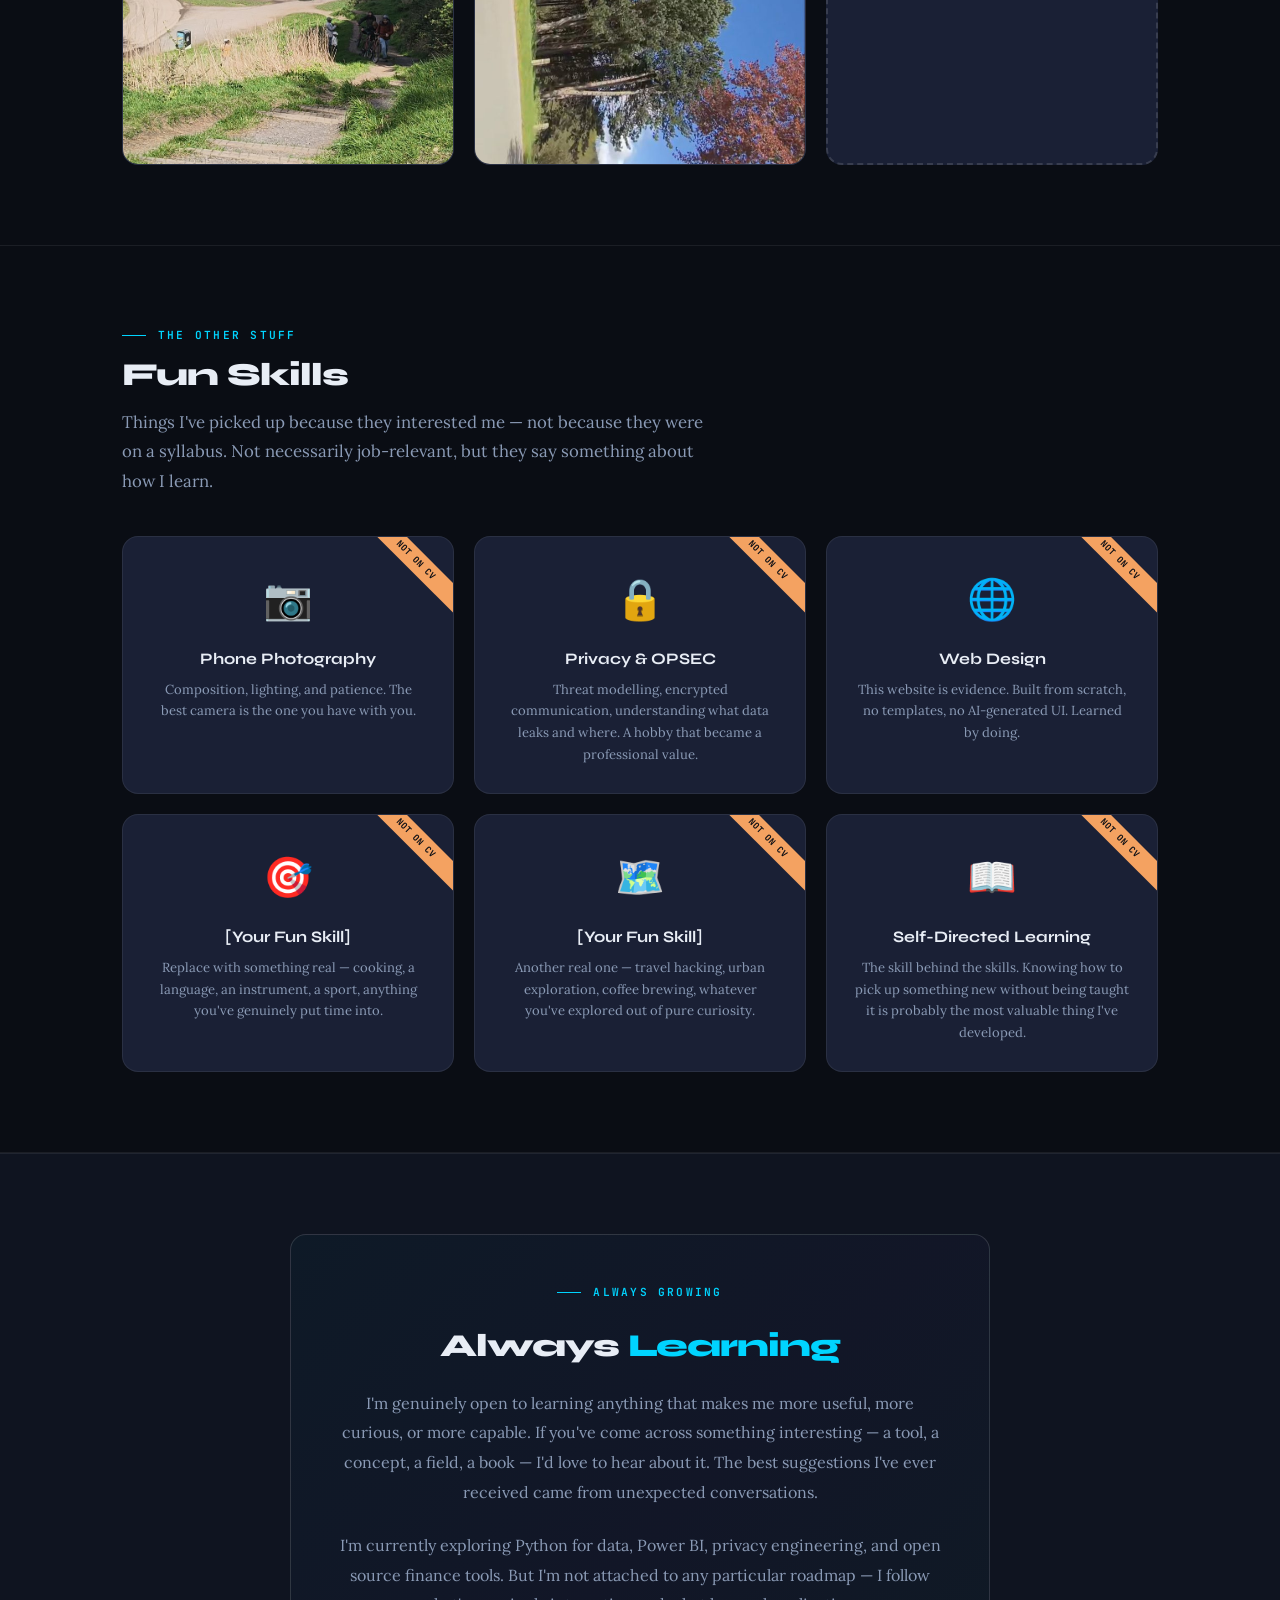
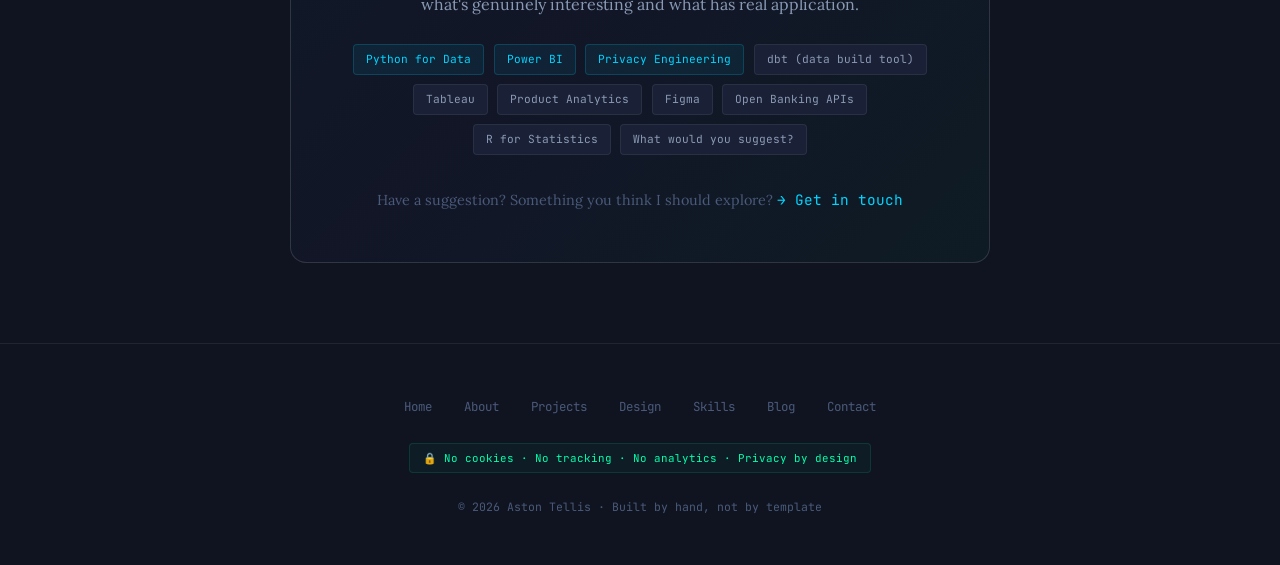
==== commit 4998a962: "Update about.html" ====
--- a/about.html
+++ b/about.html
@@ -444,7 +444,7 @@
             </div>
             <div class="hobby-card">
               <div class="hobby-icon">🌍</div>
-              <div class="hobby-name">[Hobby Placeholder]</div>
+              <div class="hobby-name">Anything Random</div>
               <div class="hobby-desc">Travel, languages, volunteering, gaming, cooking and definetly cars and adrenaline pu,ping activites</div>
             </div>
           </div>
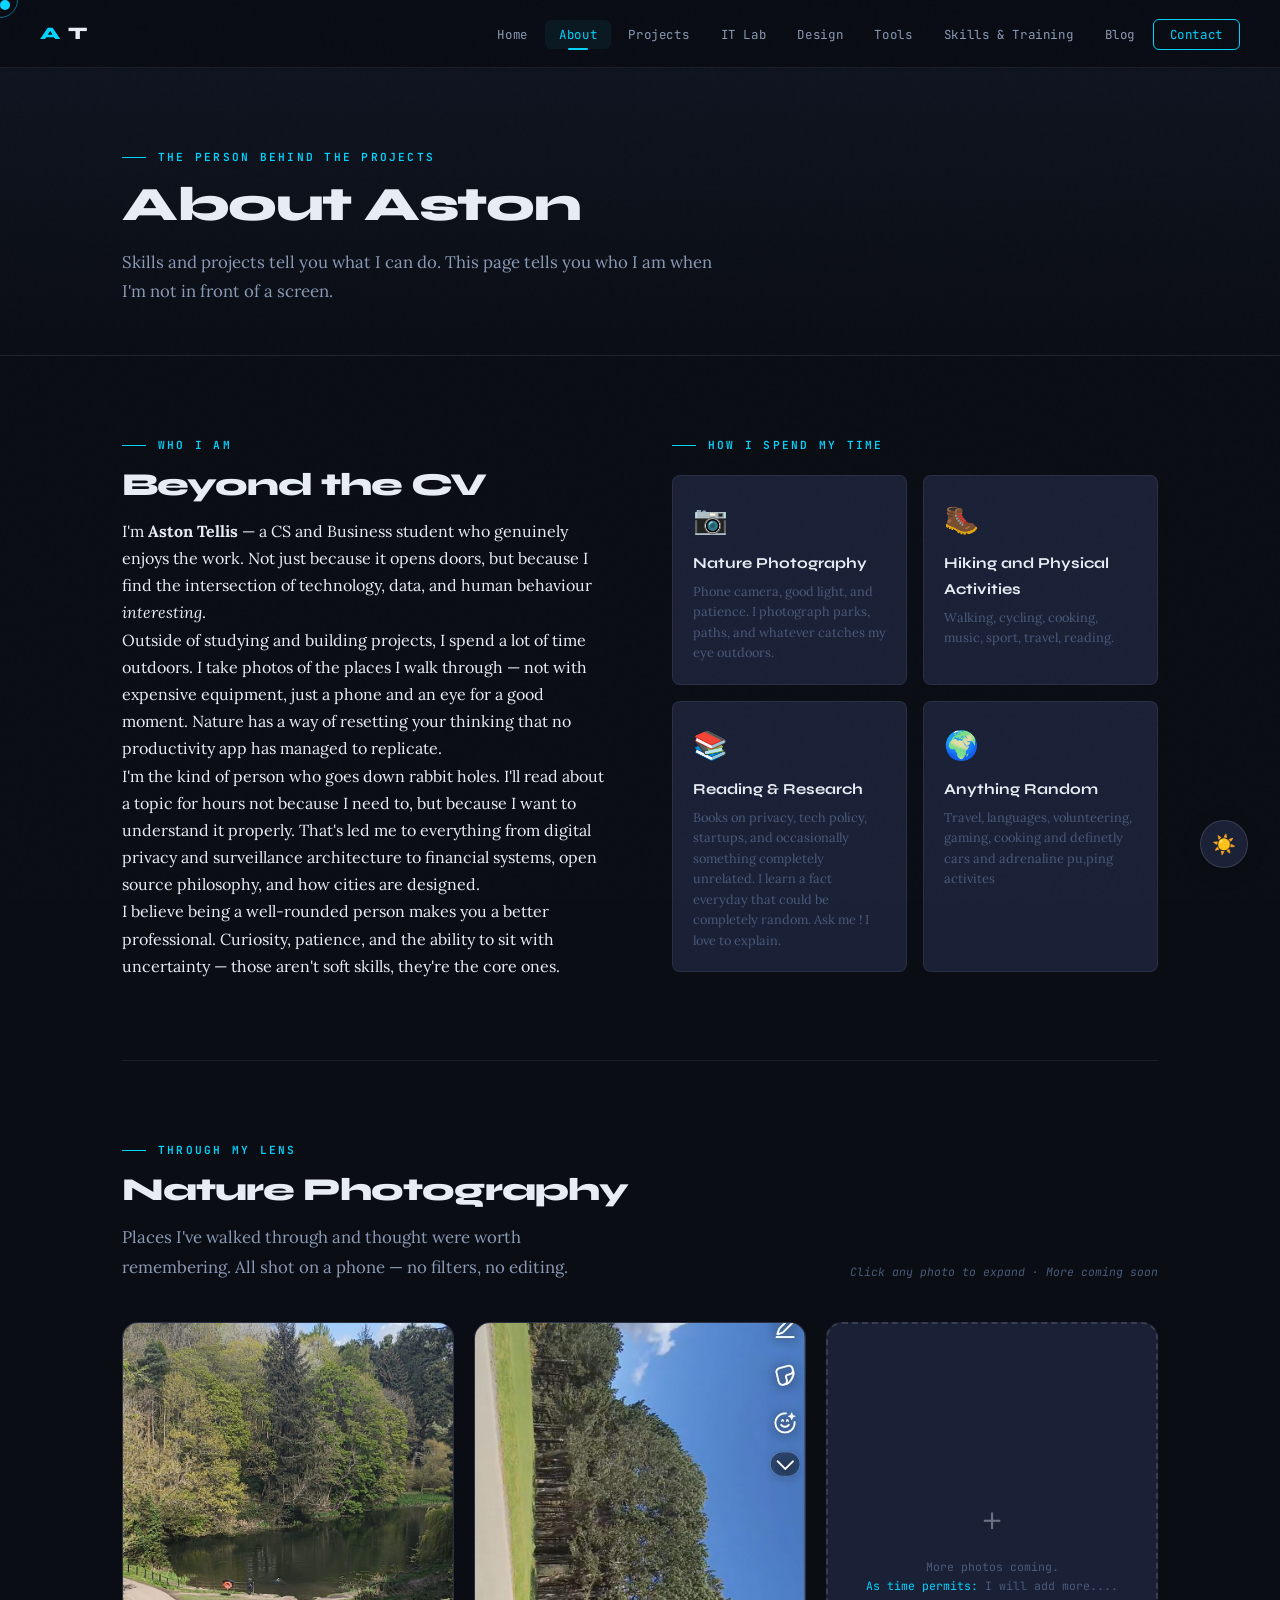
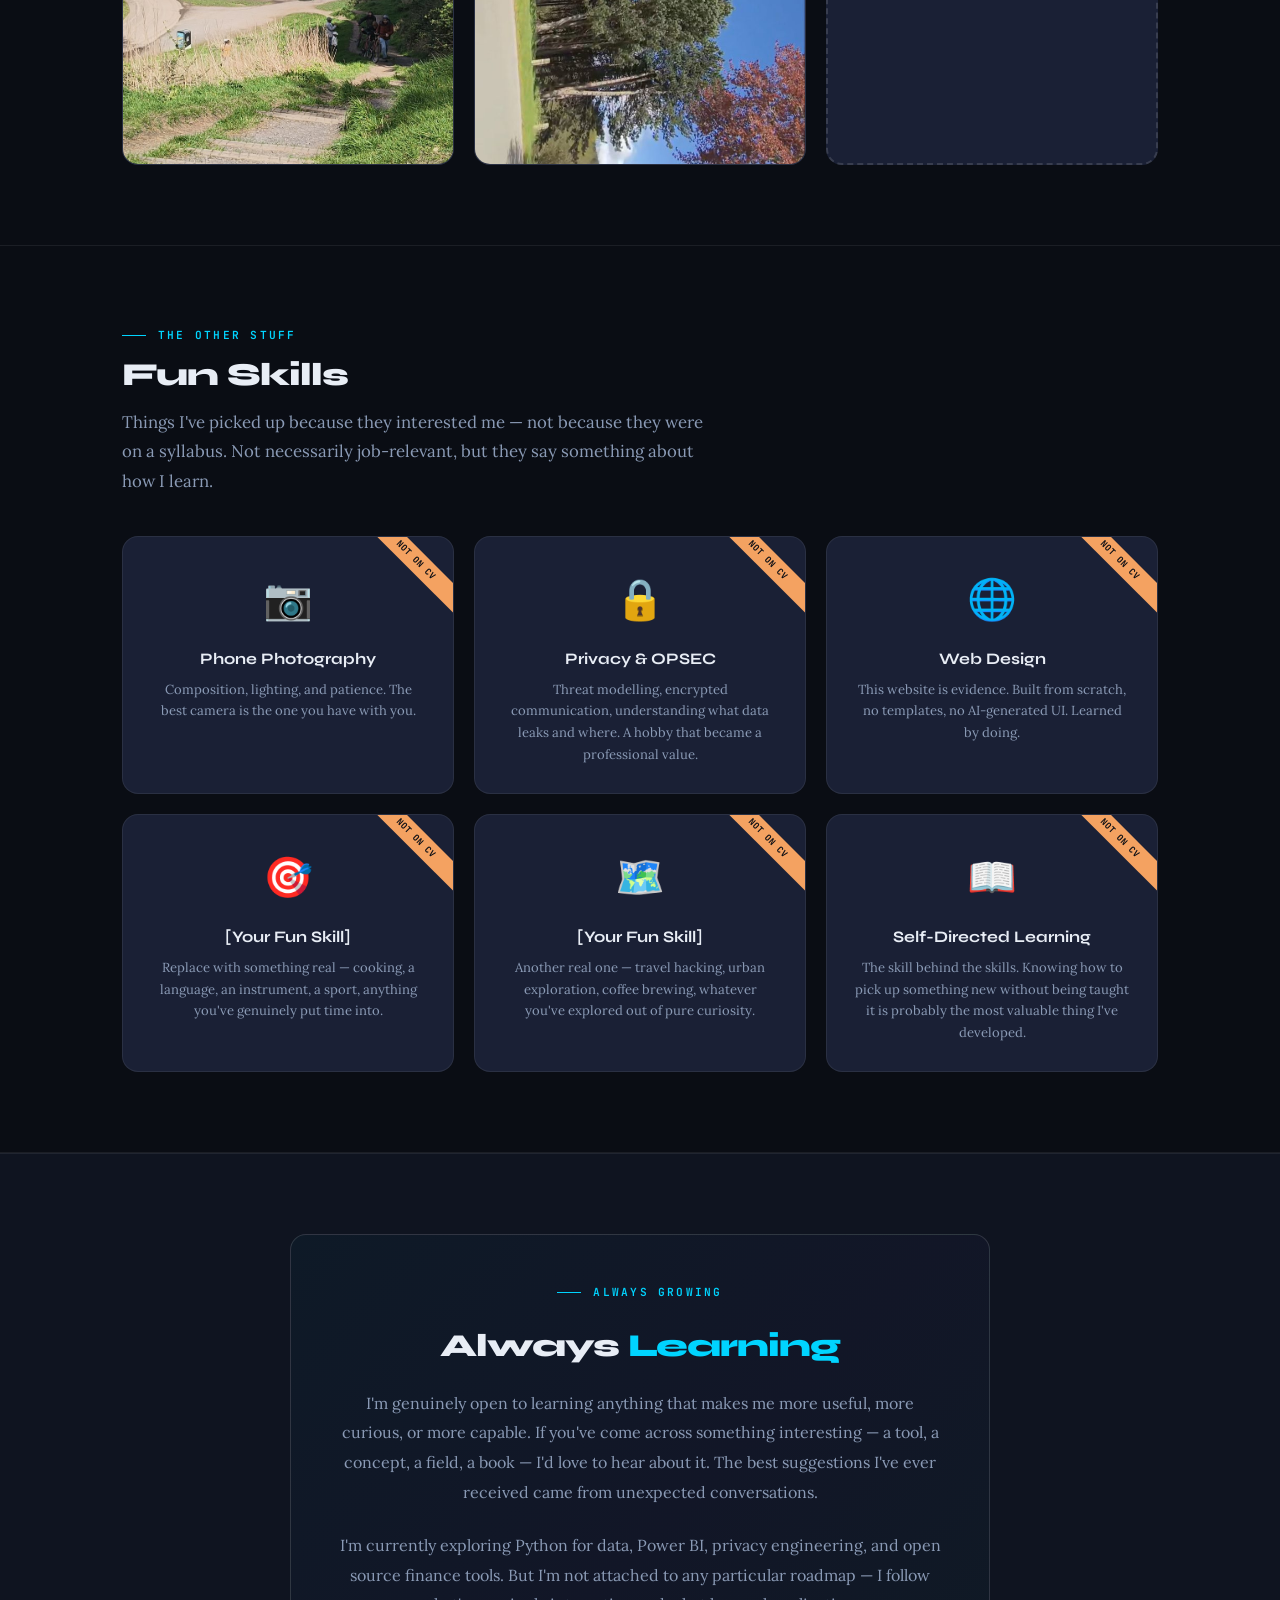
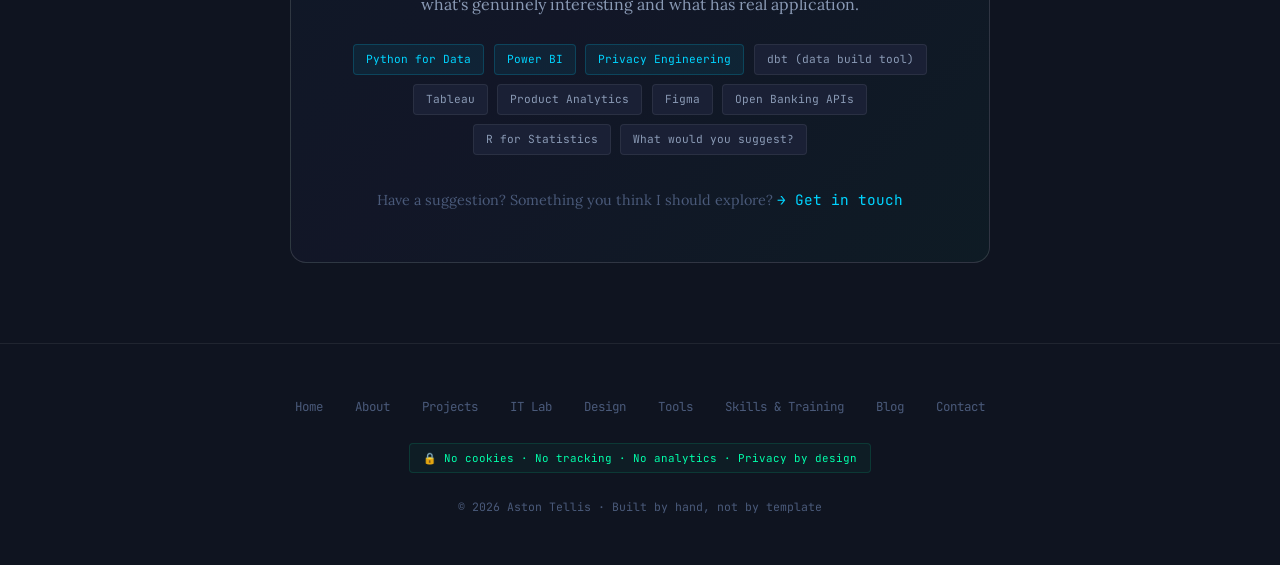
==== commit 6077bb05: "Update about.html updated" ====
--- a/about.html
+++ b/about.html
@@ -374,8 +374,10 @@
       <li><a href="index.html">Home</a></li>
       <li><a href="about.html" class="active">About</a></li>
       <li><a href="projects.html">Projects</a></li>
+      <li><a href="it-projects.html">IT Lab</a></li>
       <li><a href="animations.html">Design</a></li>
-      <li><a href="skills.html">Skills</a></li>
+      <li><a href="tools.html">Tools</a></li>
+      <li><a href="skills.html">Skills &amp; Training</a></li>
       <li><a href="blog.html">Blog</a></li>
       <li><a href="contact.html" class="nav-cta">Contact</a></li>
     </ul>
@@ -603,8 +605,10 @@
         <li><a href="index.html">Home</a></li>
         <li><a href="about.html">About</a></li>
         <li><a href="projects.html">Projects</a></li>
+        <li><a href="it-projects.html">IT Lab</a></li>
         <li><a href="animations.html">Design</a></li>
-        <li><a href="skills.html">Skills</a></li>
+        <li><a href="tools.html">Tools</a></li>
+        <li><a href="skills.html">Skills &amp; Training</a></li>
         <li><a href="blog.html">Blog</a></li>
         <li><a href="contact.html">Contact</a></li>
       </ul>
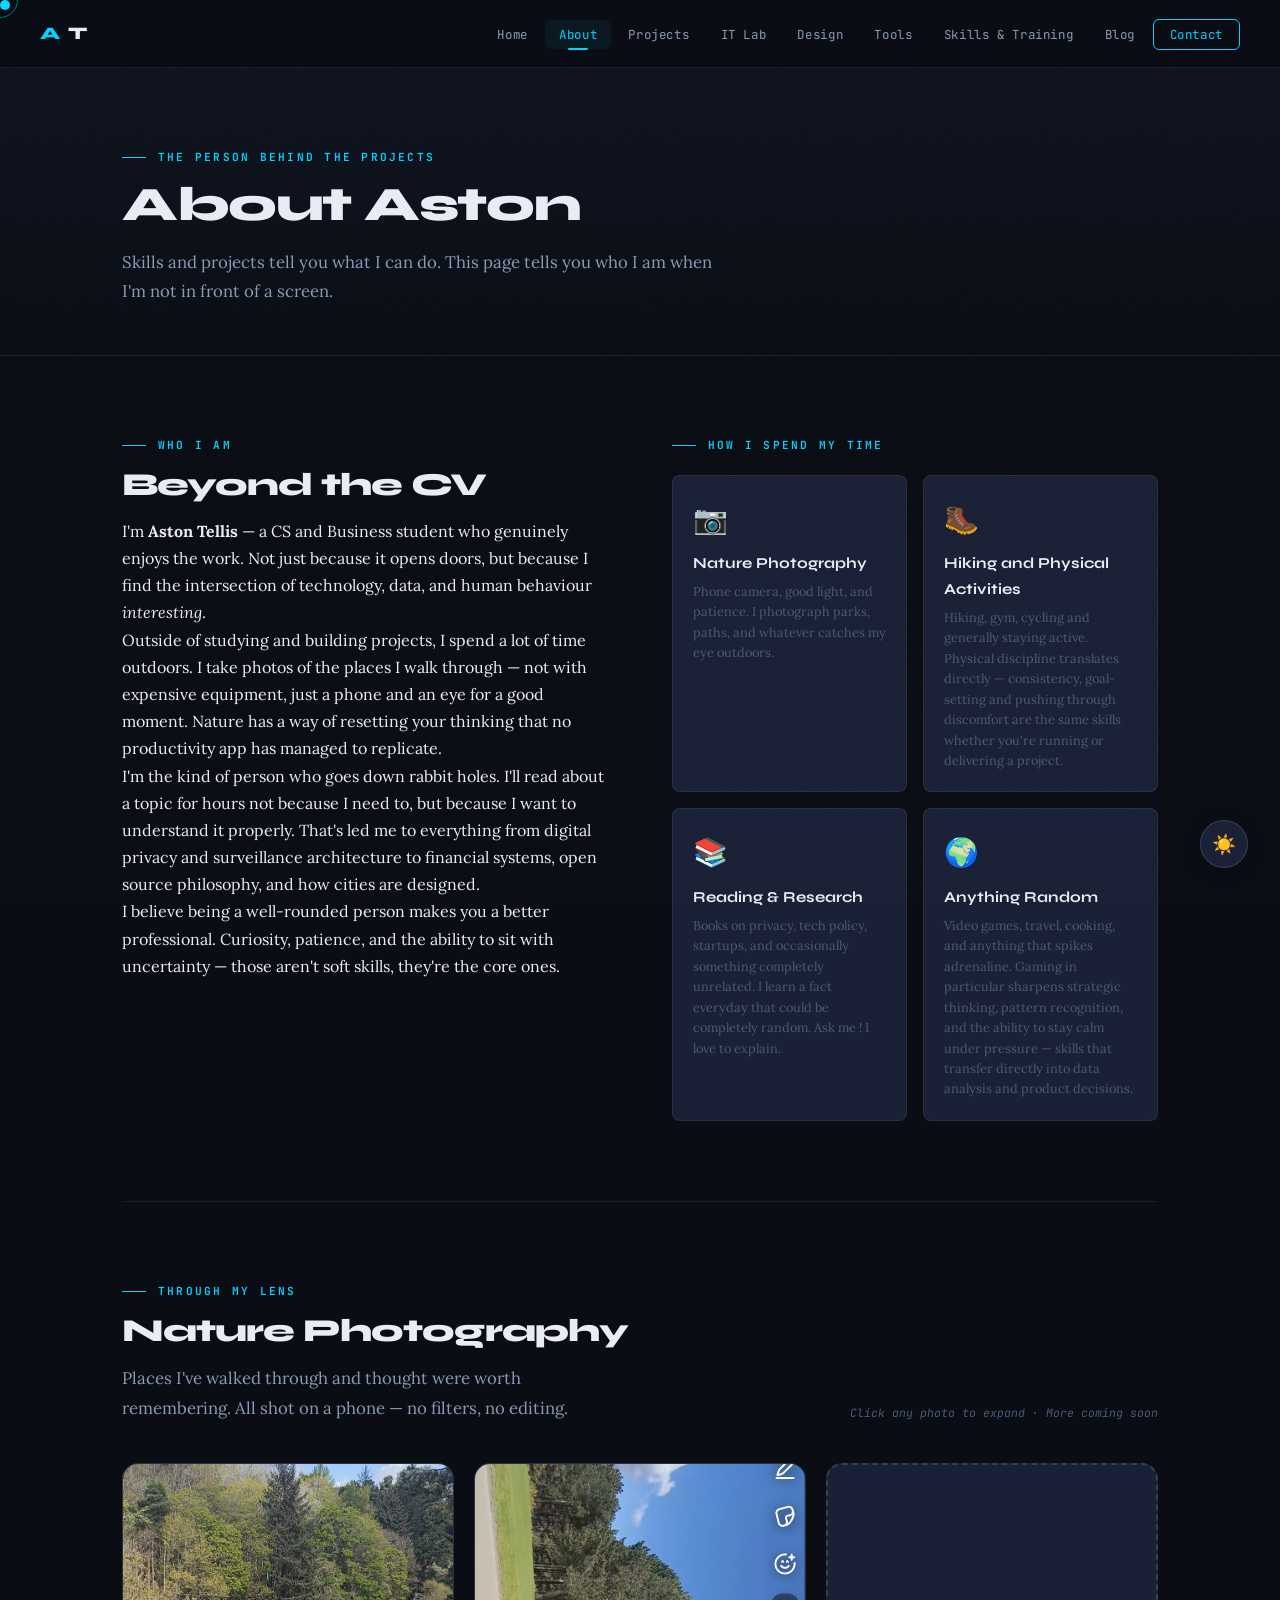
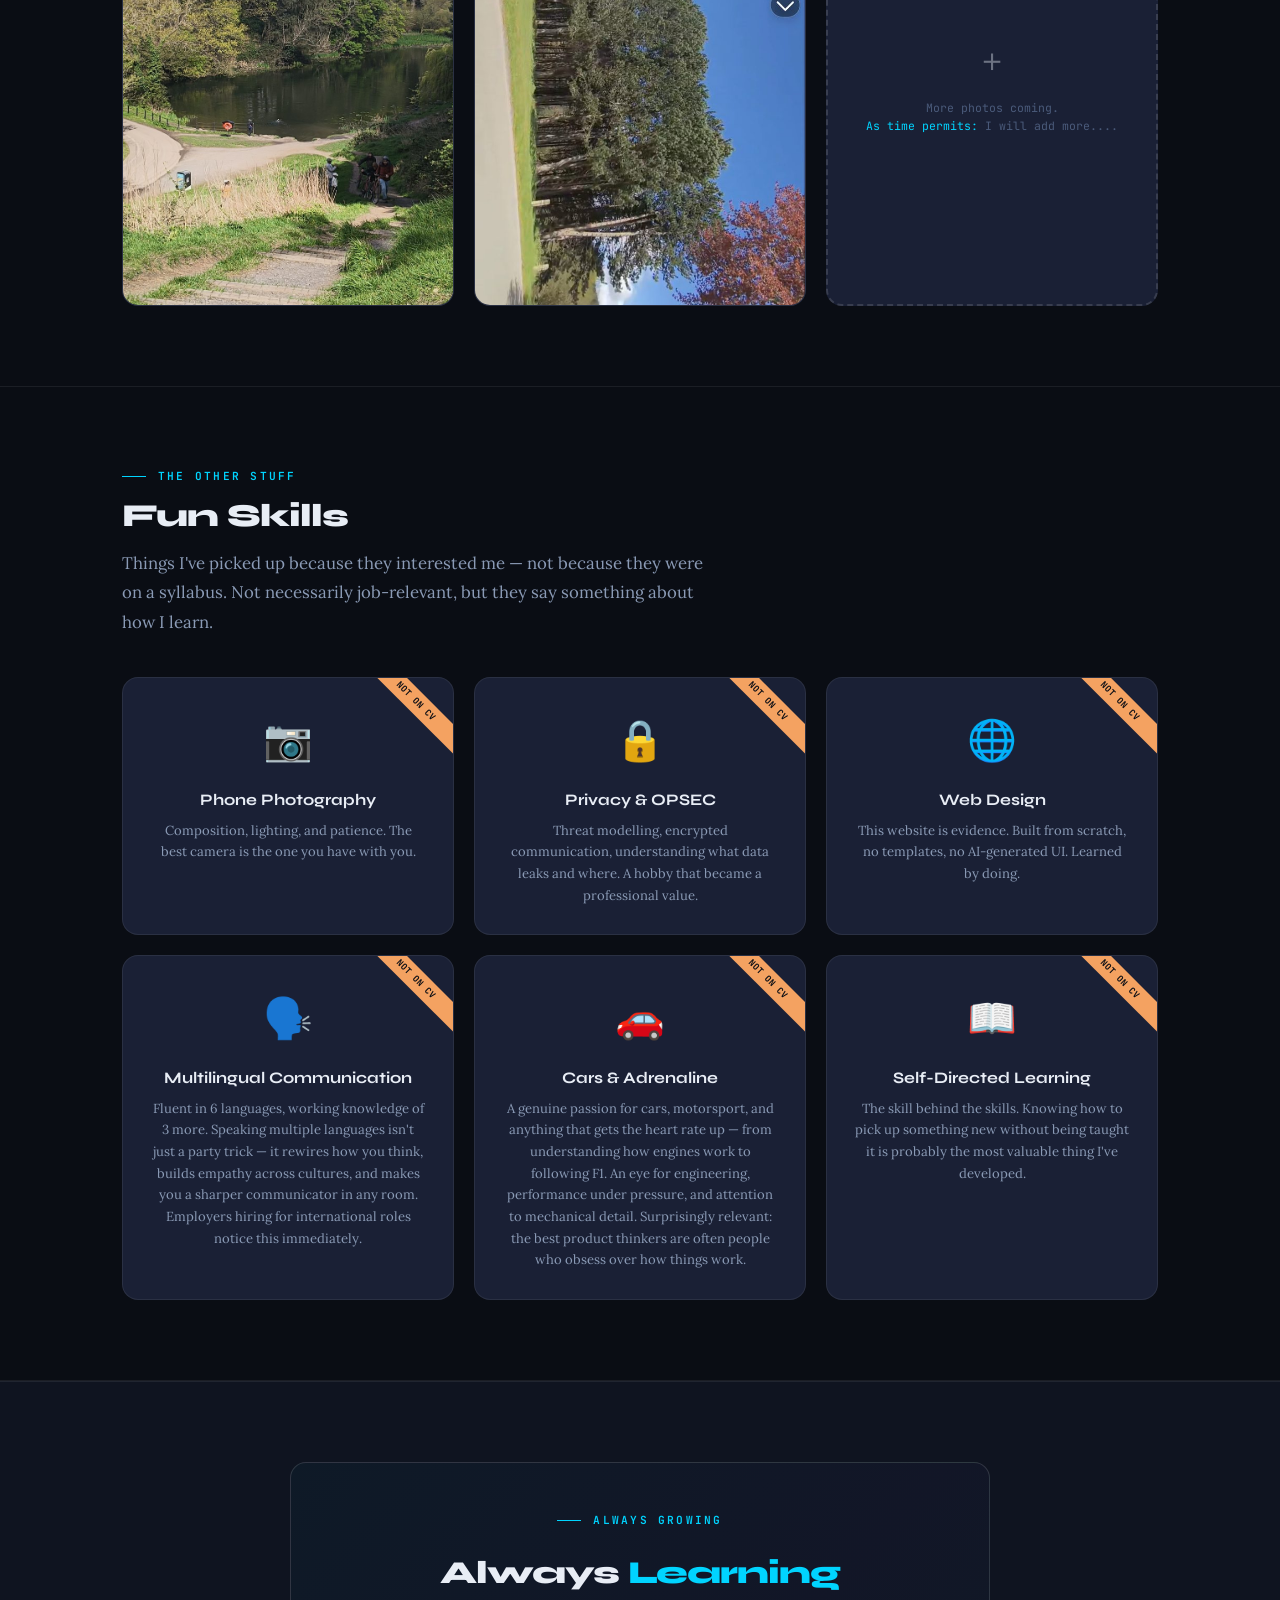
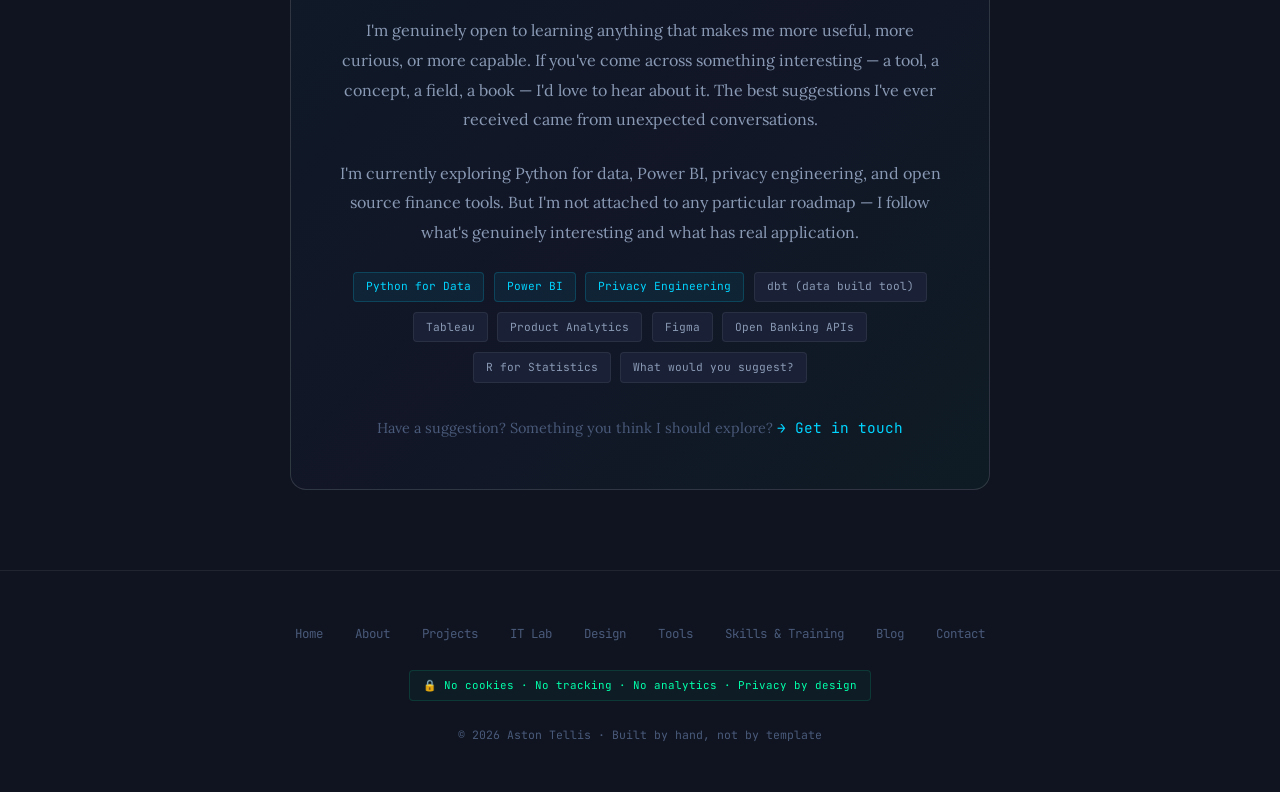
==== commit c6c4e27b: "Update about.html CV prefill" ====
--- a/about.html
+++ b/about.html
@@ -437,7 +437,7 @@
             <div class="hobby-card">
               <div class="hobby-icon">🥾</div>
               <div class="hobby-name">Hiking and Physical Activities </div>
-              <div class="hobby-desc">Walking, cycling, cooking, music, sport, travel, reading.</div>
+              <div class="hobby-desc">Hiking, gym, cycling and generally staying active. Physical discipline translates directly — consistency, goal-setting and pushing through discomfort are the same skills whether you're running or delivering a project.</div>
             </div>
             <div class="hobby-card">
               <div class="hobby-icon">📚</div>
@@ -447,7 +447,7 @@
             <div class="hobby-card">
               <div class="hobby-icon">🌍</div>
               <div class="hobby-name">Anything Random</div>
-              <div class="hobby-desc">Travel, languages, volunteering, gaming, cooking and definetly cars and adrenaline pu,ping activites</div>
+              <div class="hobby-desc">Video games, travel, cooking, and anything that spikes adrenaline. Gaming in particular sharpens strategic thinking, pattern recognition, and the ability to stay calm under pressure — skills that transfer directly into data analysis and product decisions.</div>
             </div>
           </div>
         </div>
@@ -531,14 +531,14 @@
             <div class="fun-skill-desc">This website is evidence. Built from scratch, no templates, no AI-generated UI. Learned by doing.</div>
           </div>
           <div class="fun-skill-card">
-            <div class="fun-skill-icon">🎯</div>
-            <div class="fun-skill-name">[Your Fun Skill]</div>
-            <div class="fun-skill-desc">Replace with something real — cooking, a language, an instrument, a sport, anything you've genuinely put time into.</div>
+            <div class="fun-skill-icon">🗣️</div>
+            <div class="fun-skill-name">Multilingual Communication</div>
+            <div class="fun-skill-desc">Fluent in 6 languages, working knowledge of 3 more. Speaking multiple languages isn't just a party trick — it rewires how you think, builds empathy across cultures, and makes you a sharper communicator in any room. Employers hiring for international roles notice this immediately.</div>
           </div>
           <div class="fun-skill-card">
-            <div class="fun-skill-icon">🗺️</div>
-            <div class="fun-skill-name">[Your Fun Skill]</div>
-            <div class="fun-skill-desc">Another real one — travel hacking, urban exploration, coffee brewing, whatever you've explored out of pure curiosity.</div>
+            <div class="fun-skill-icon">🚗</div>
+            <div class="fun-skill-name">Cars & Adrenaline</div>
+            <div class="fun-skill-desc">A genuine passion for cars, motorsport, and anything that gets the heart rate up — from understanding how engines work to following F1. An eye for engineering, performance under pressure, and attention to mechanical detail. Surprisingly relevant: the best product thinkers are often people who obsess over how things work.</div>
           </div>
           <div class="fun-skill-card">
             <div class="fun-skill-icon">📖</div>
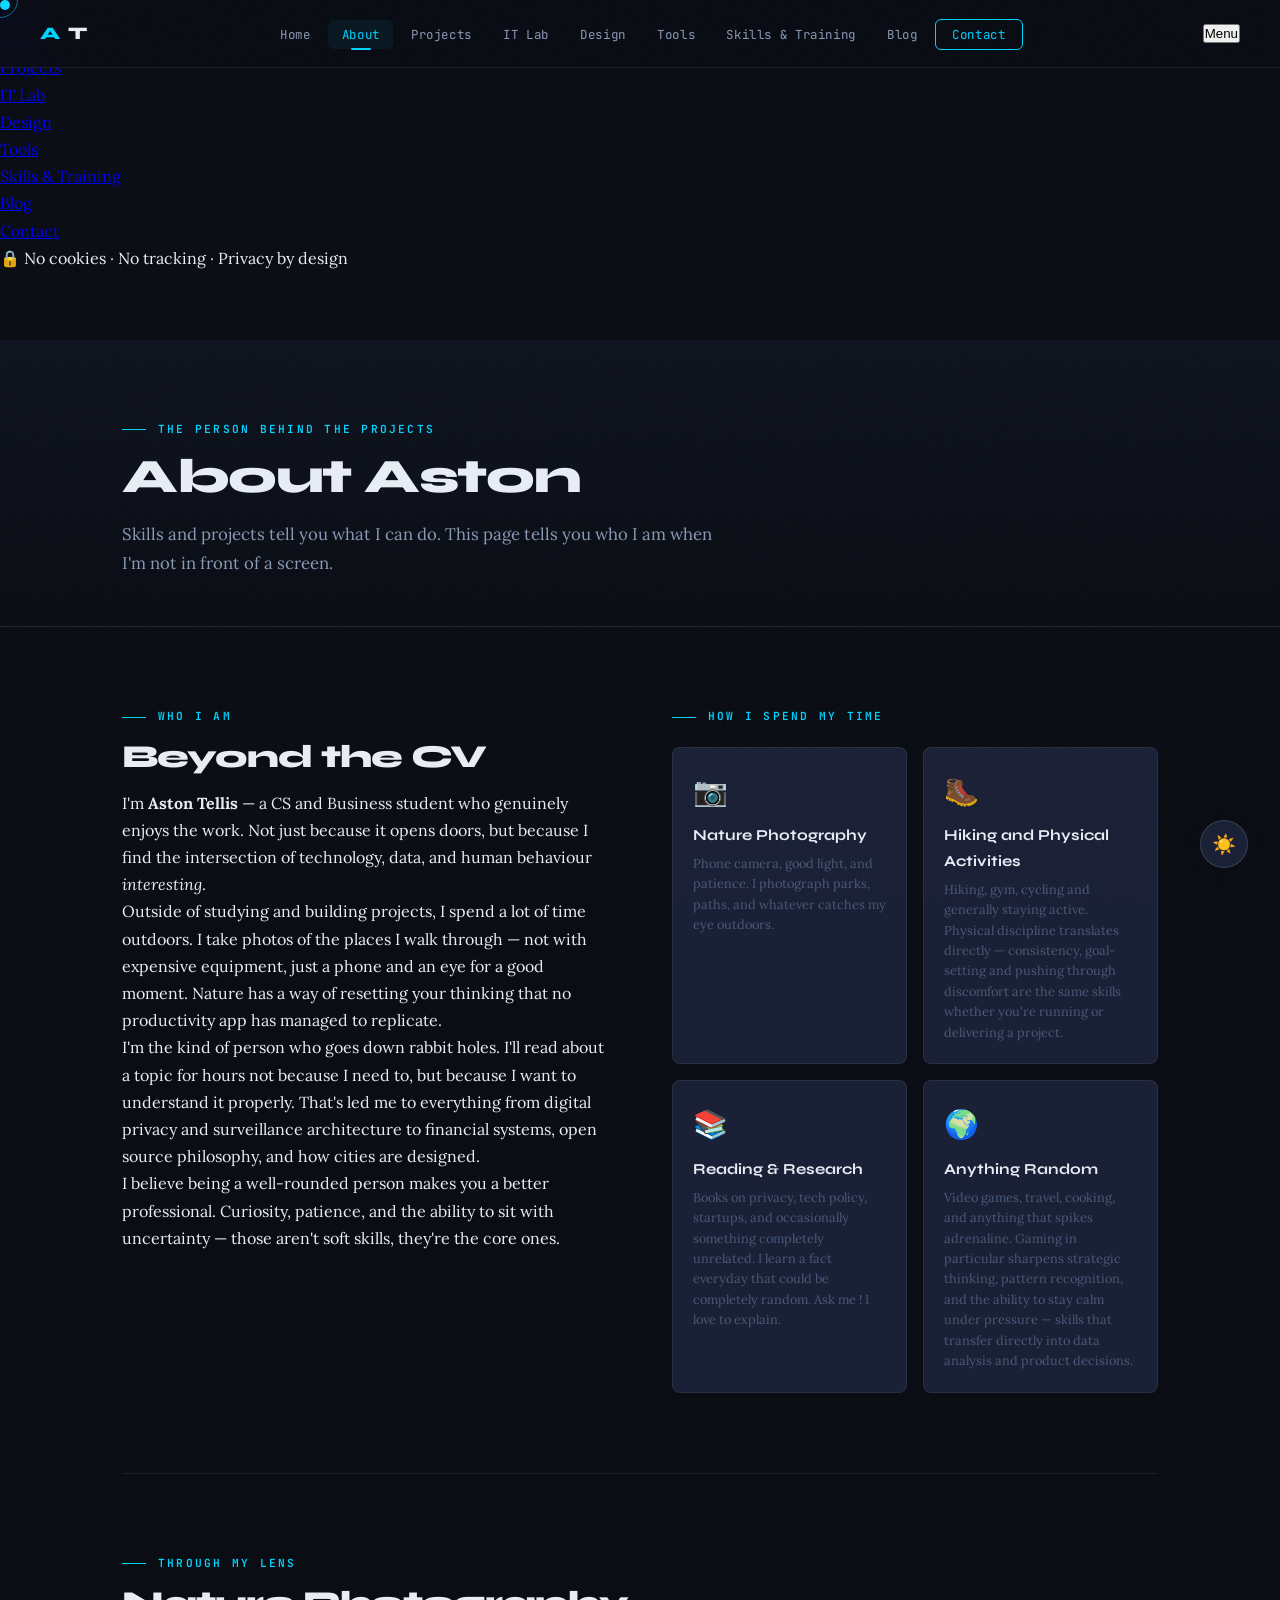
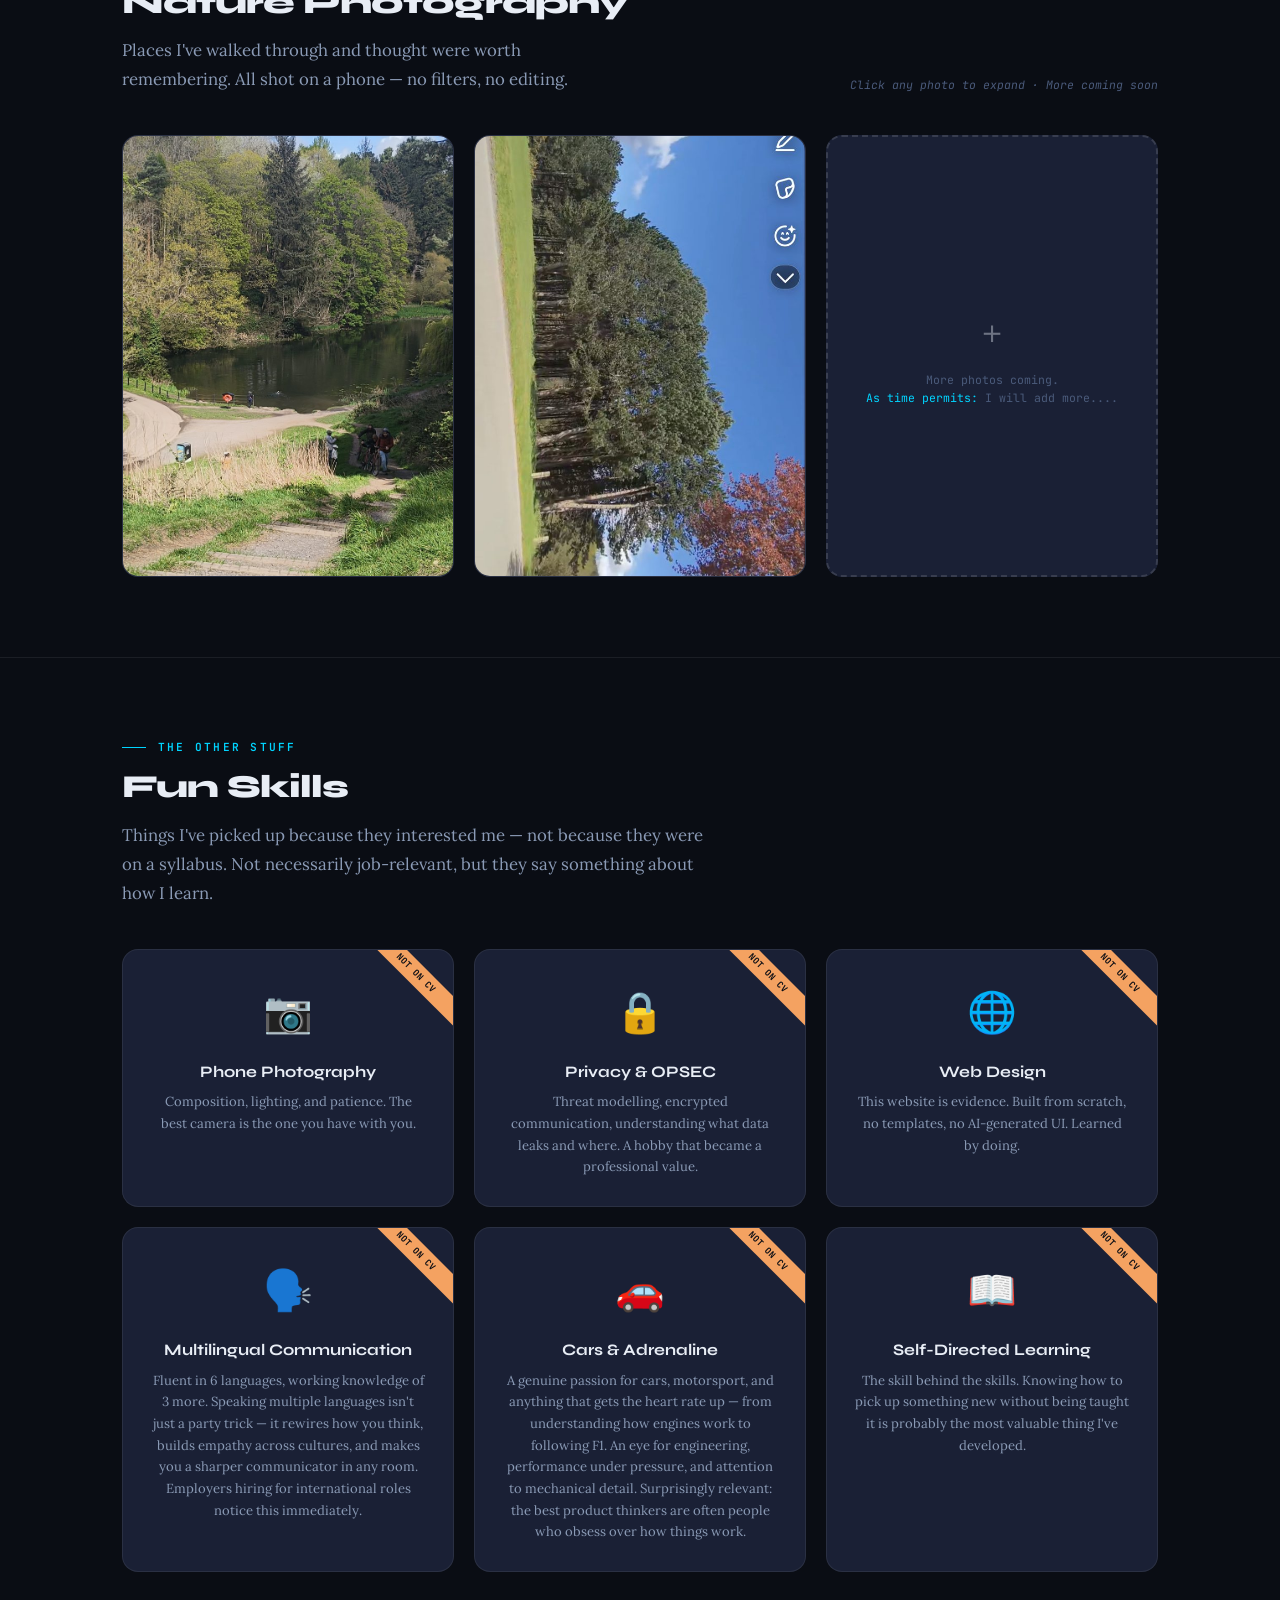
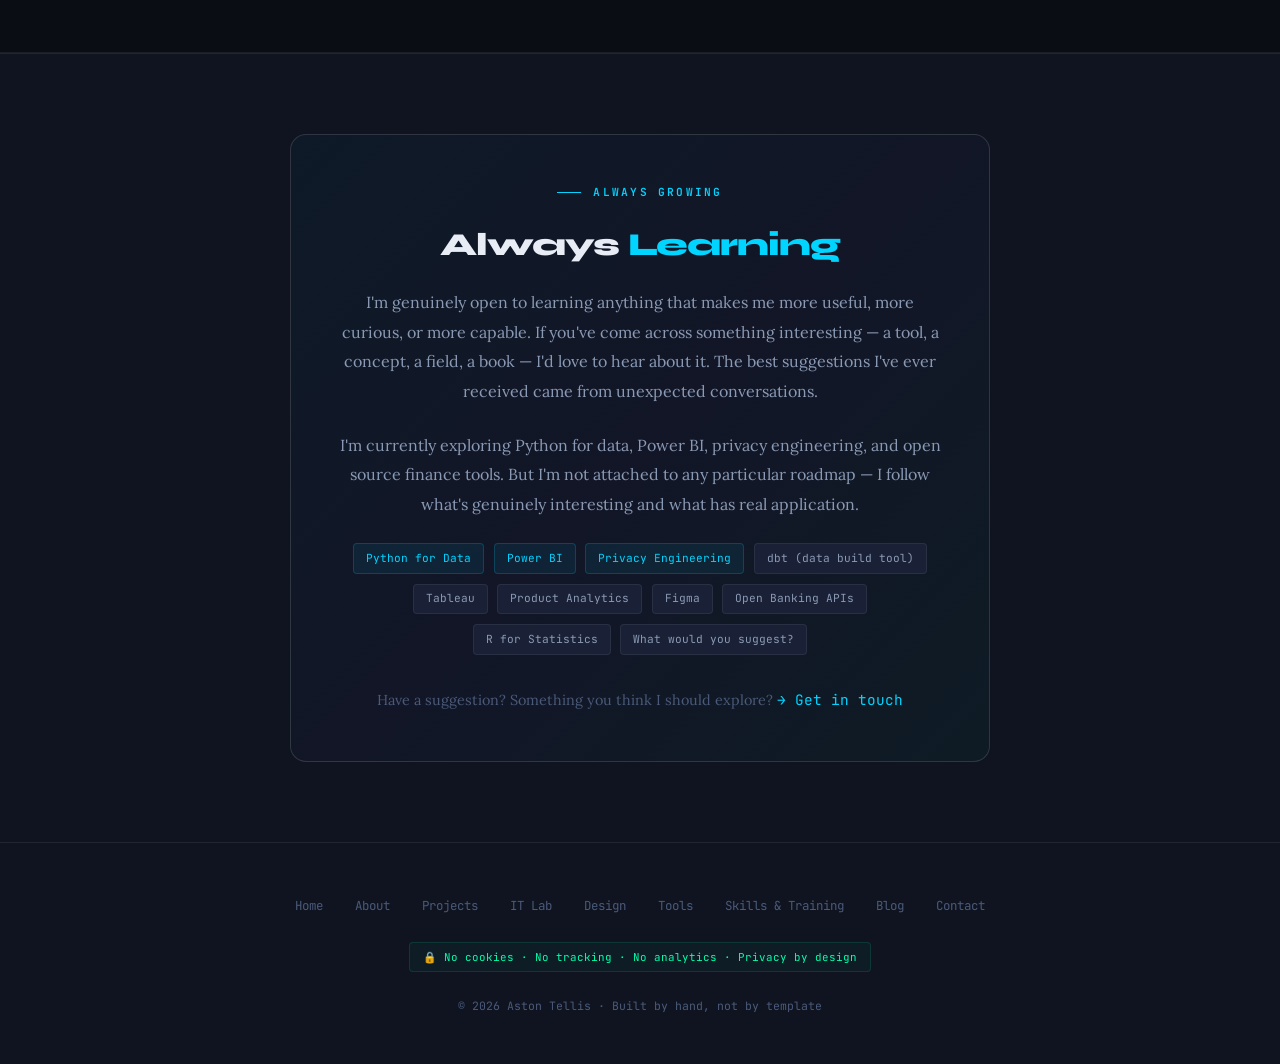
==== commit 557da274: "Update about.html fix on smaller screens" ====
--- a/about.html
+++ b/about.html
@@ -381,7 +381,35 @@
       <li><a href="blog.html">Blog</a></li>
       <li><a href="contact.html" class="nav-cta">Contact</a></li>
     </ul>
+    <button class="nav-hamburger" aria-label="Open navigation menu" aria-expanded="false" aria-controls="nav-drawer">
+      <span class="bar"></span>
+      <span class="bar"></span>
+      <span class="bar"></span>
+      <span class="menu-label">Menu</span>
+    </button>
   </nav>
+
+  <!-- Mobile nav overlay -->
+  <div class="nav-overlay" id="nav-overlay"></div>
+
+  <!-- Mobile nav drawer -->
+  <div class="nav-drawer" id="nav-drawer" role="dialog" aria-label="Navigation menu">
+    <ul class="drawer-links">
+          <li><a href="index.html">Home</a></li>
+          <li><a href="about.html" class="active">About</a></li>
+          <li><a href="projects.html">Projects</a></li>
+          <li><a href="it-projects.html">IT Lab</a></li>
+          <li><a href="animations.html">Design</a></li>
+          <li><a href="tools.html">Tools</a></li>
+          <li><a href="skills.html">Skills &amp; Training</a></li>
+          <li><a href="blog.html">Blog</a></li>
+          <li><a href="contact.html" class="drawer-cta">Contact</a></li>
+    </ul>
+    <div class="drawer-divider"></div>
+    <div class="drawer-footer">
+      🔒 No cookies · No tracking · Privacy by design
+    </div>
+  </div>
 
   <div class="page">
     <div class="page-hero">
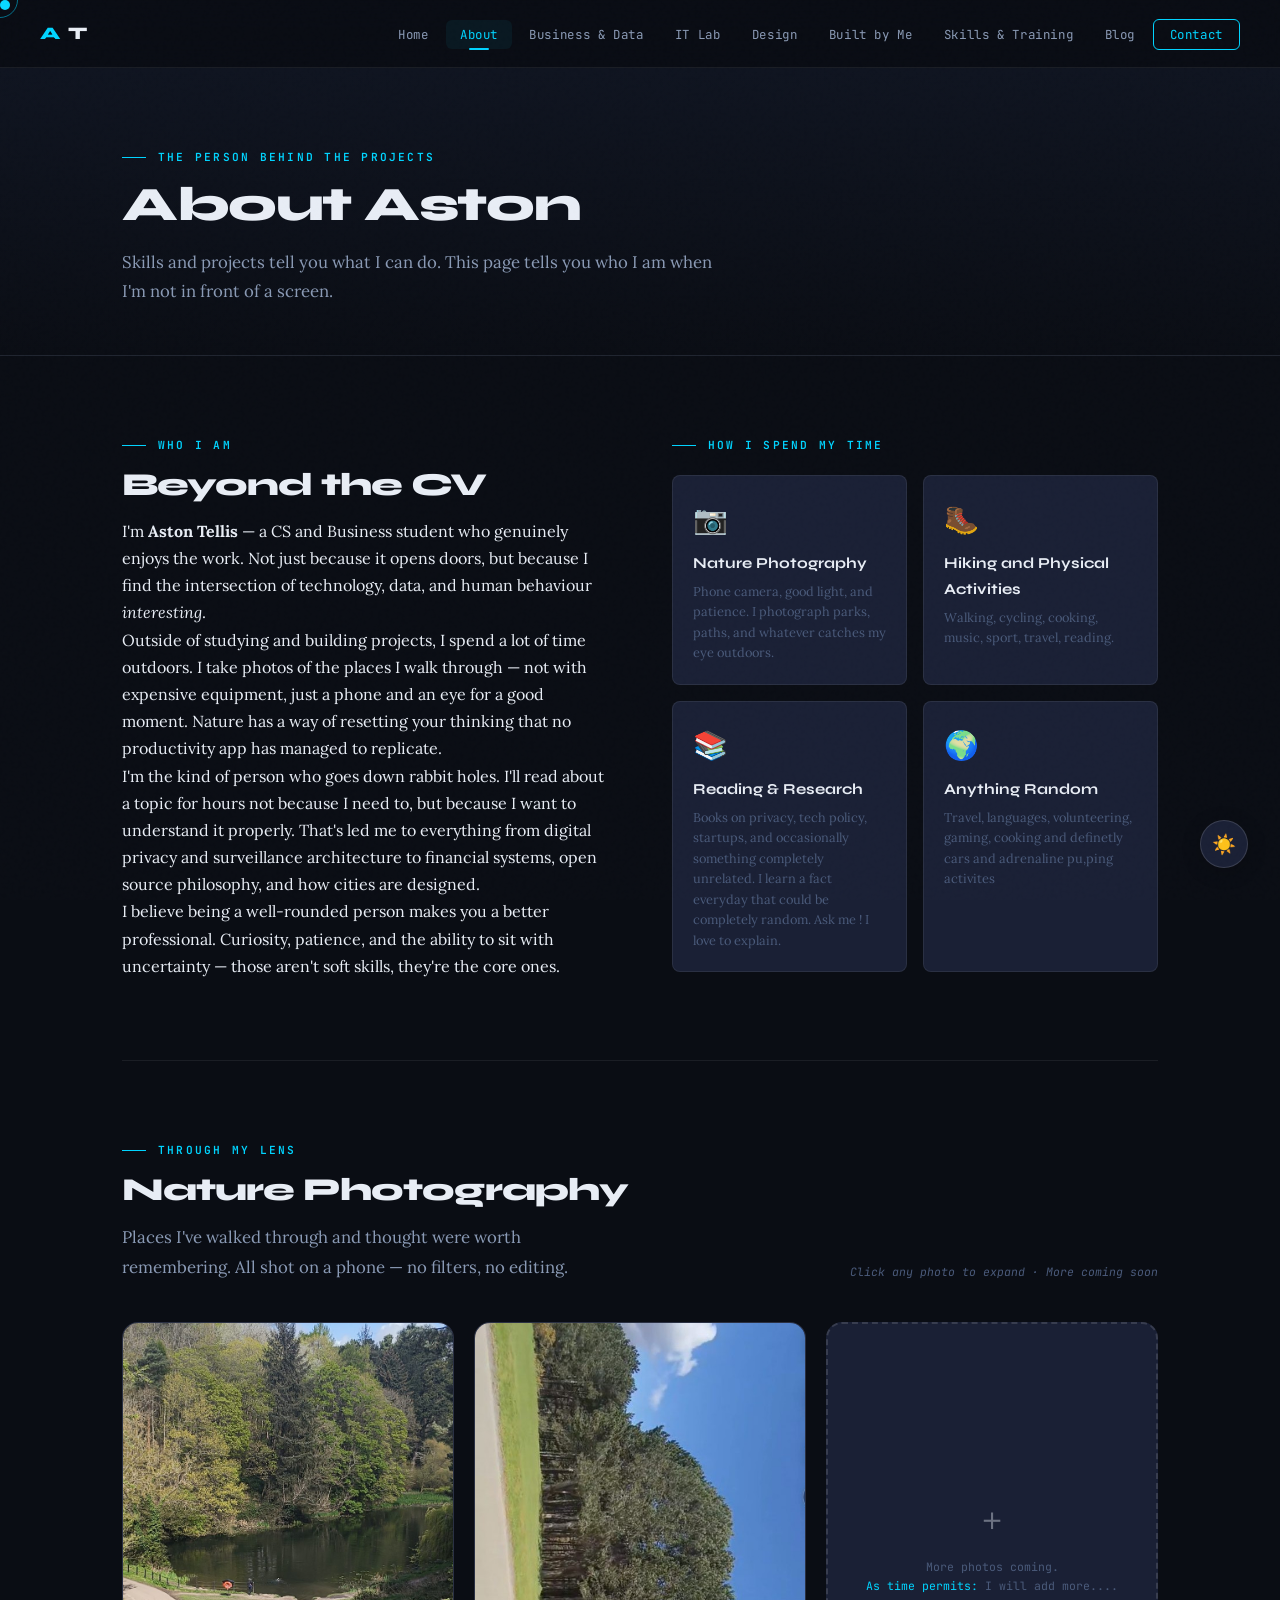
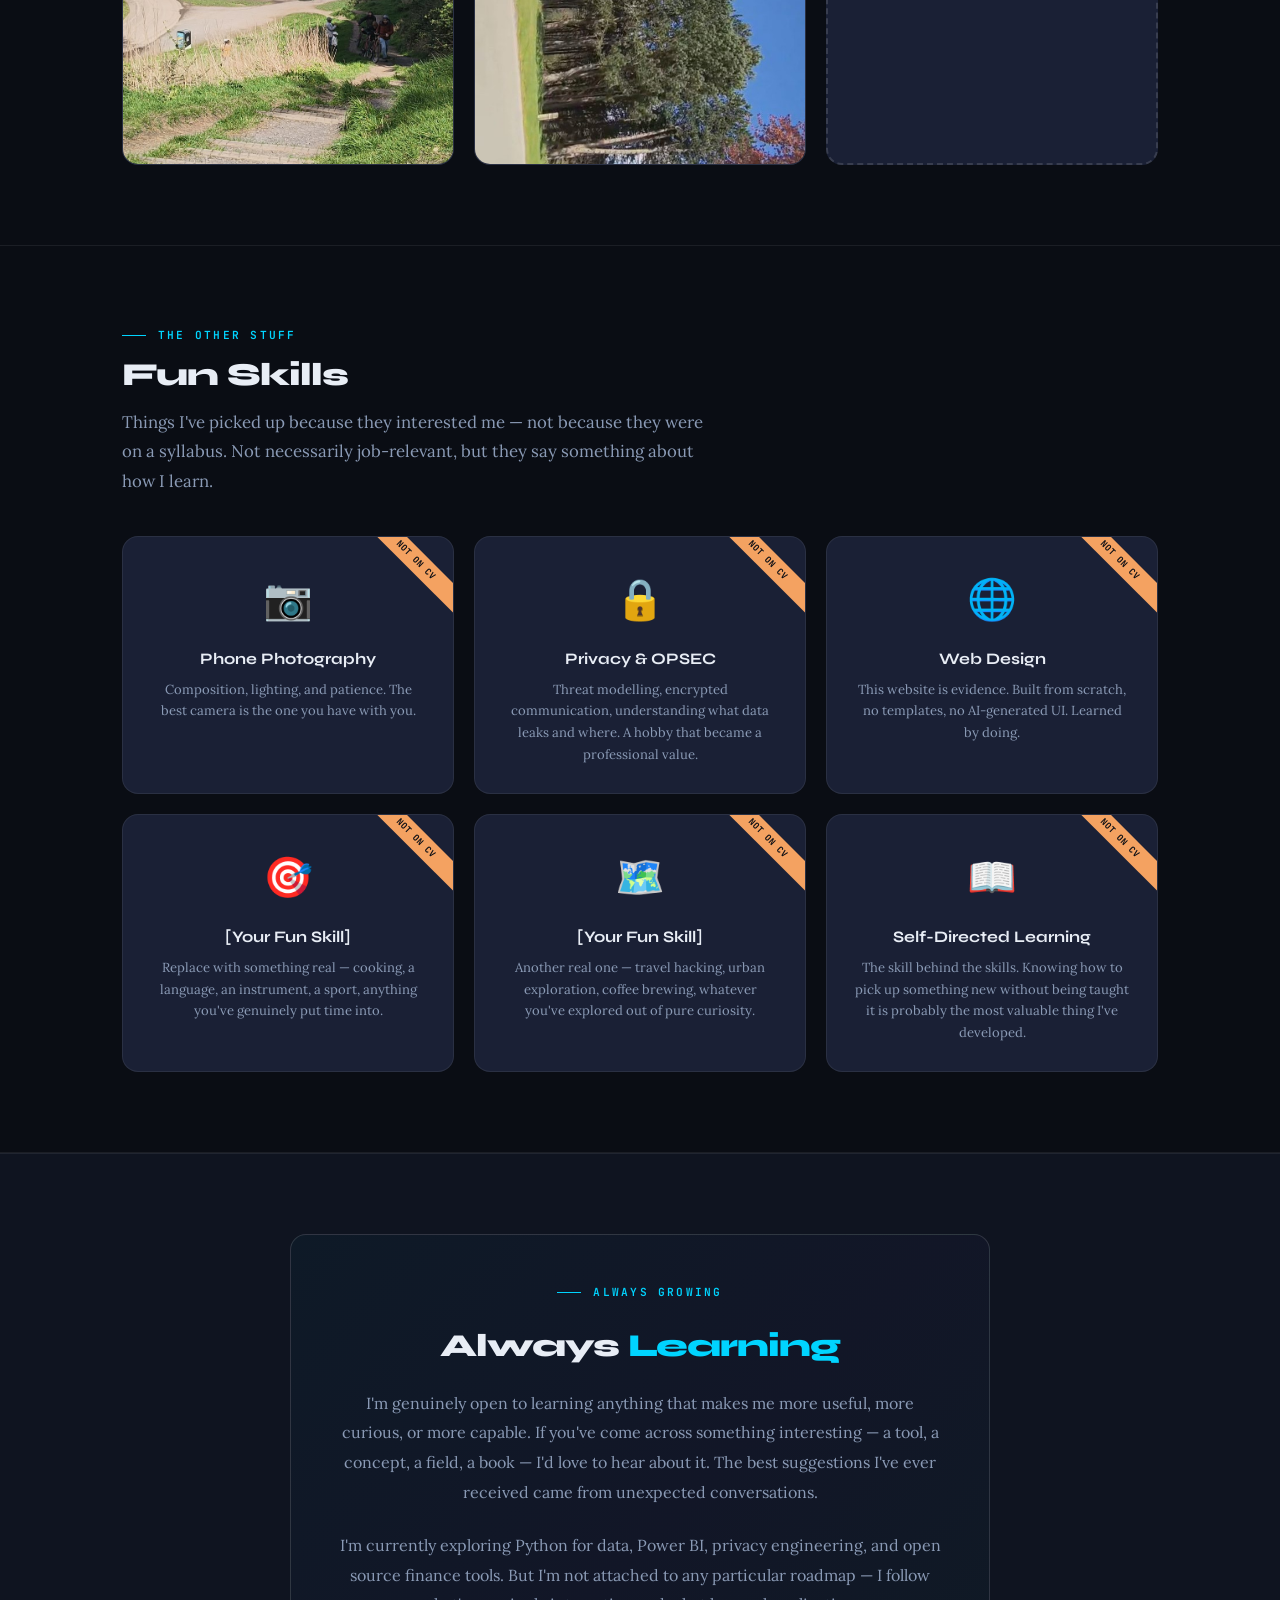
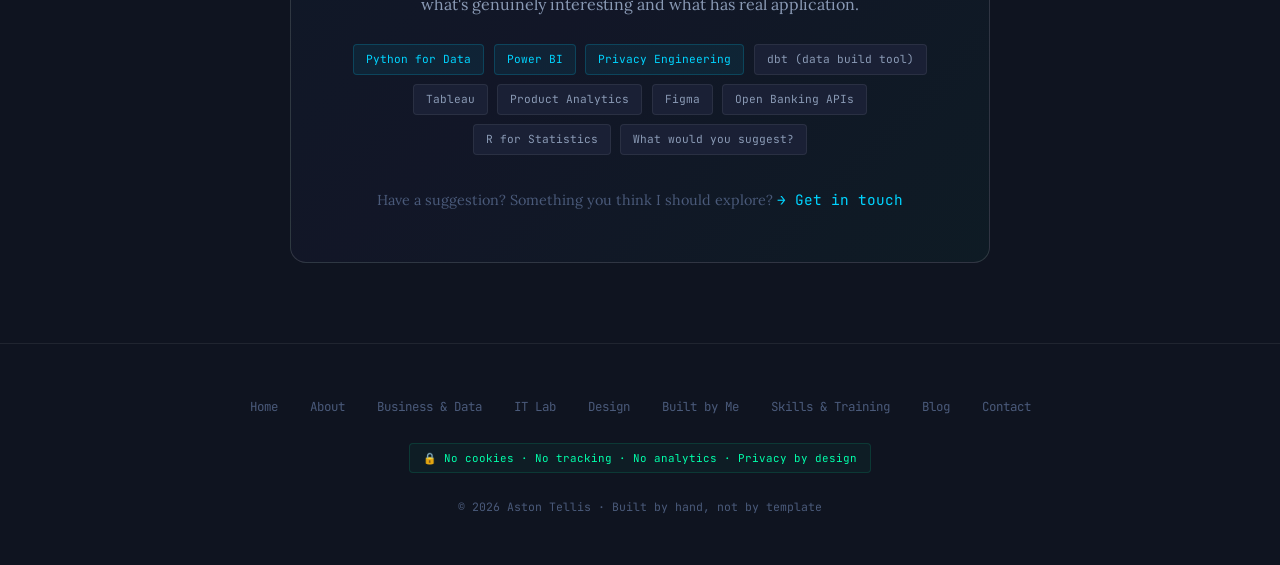
==== commit 681a08ba: "Updated and improved about.html" ====
--- a/about.html
+++ b/about.html
@@ -373,10 +373,10 @@
     <ul class="nav-links">
       <li><a href="index.html">Home</a></li>
       <li><a href="about.html" class="active">About</a></li>
-      <li><a href="projects.html">Projects</a></li>
+      <li><a href="projects.html">Business &amp; Data</a></li>
       <li><a href="it-projects.html">IT Lab</a></li>
       <li><a href="animations.html">Design</a></li>
-      <li><a href="tools.html">Tools</a></li>
+      <li><a href="tools.html">Built by Me</a></li>
       <li><a href="skills.html">Skills &amp; Training</a></li>
       <li><a href="blog.html">Blog</a></li>
       <li><a href="contact.html" class="nav-cta">Contact</a></li>
@@ -397,10 +397,10 @@
     <ul class="drawer-links">
           <li><a href="index.html">Home</a></li>
           <li><a href="about.html" class="active">About</a></li>
-          <li><a href="projects.html">Projects</a></li>
+          <li><a href="projects.html">Business &amp; Data</a></li>
           <li><a href="it-projects.html">IT Lab</a></li>
           <li><a href="animations.html">Design</a></li>
-          <li><a href="tools.html">Tools</a></li>
+          <li><a href="tools.html">Built by Me</a></li>
           <li><a href="skills.html">Skills &amp; Training</a></li>
           <li><a href="blog.html">Blog</a></li>
           <li><a href="contact.html" class="drawer-cta">Contact</a></li>
@@ -465,7 +465,7 @@
             <div class="hobby-card">
               <div class="hobby-icon">🥾</div>
               <div class="hobby-name">Hiking and Physical Activities </div>
-              <div class="hobby-desc">Hiking, gym, cycling and generally staying active. Physical discipline translates directly — consistency, goal-setting and pushing through discomfort are the same skills whether you're running or delivering a project.</div>
+              <div class="hobby-desc">Walking, cycling, cooking, music, sport, travel, reading.</div>
             </div>
             <div class="hobby-card">
               <div class="hobby-icon">📚</div>
@@ -475,7 +475,7 @@
             <div class="hobby-card">
               <div class="hobby-icon">🌍</div>
               <div class="hobby-name">Anything Random</div>
-              <div class="hobby-desc">Video games, travel, cooking, and anything that spikes adrenaline. Gaming in particular sharpens strategic thinking, pattern recognition, and the ability to stay calm under pressure — skills that transfer directly into data analysis and product decisions.</div>
+              <div class="hobby-desc">Travel, languages, volunteering, gaming, cooking and definetly cars and adrenaline pu,ping activites</div>
             </div>
           </div>
         </div>
@@ -559,14 +559,14 @@
             <div class="fun-skill-desc">This website is evidence. Built from scratch, no templates, no AI-generated UI. Learned by doing.</div>
           </div>
           <div class="fun-skill-card">
-            <div class="fun-skill-icon">🗣️</div>
-            <div class="fun-skill-name">Multilingual Communication</div>
-            <div class="fun-skill-desc">Fluent in 6 languages, working knowledge of 3 more. Speaking multiple languages isn't just a party trick — it rewires how you think, builds empathy across cultures, and makes you a sharper communicator in any room. Employers hiring for international roles notice this immediately.</div>
+            <div class="fun-skill-icon">🎯</div>
+            <div class="fun-skill-name">[Your Fun Skill]</div>
+            <div class="fun-skill-desc">Replace with something real — cooking, a language, an instrument, a sport, anything you've genuinely put time into.</div>
           </div>
           <div class="fun-skill-card">
-            <div class="fun-skill-icon">🚗</div>
-            <div class="fun-skill-name">Cars & Adrenaline</div>
-            <div class="fun-skill-desc">A genuine passion for cars, motorsport, and anything that gets the heart rate up — from understanding how engines work to following F1. An eye for engineering, performance under pressure, and attention to mechanical detail. Surprisingly relevant: the best product thinkers are often people who obsess over how things work.</div>
+            <div class="fun-skill-icon">🗺️</div>
+            <div class="fun-skill-name">[Your Fun Skill]</div>
+            <div class="fun-skill-desc">Another real one — travel hacking, urban exploration, coffee brewing, whatever you've explored out of pure curiosity.</div>
           </div>
           <div class="fun-skill-card">
             <div class="fun-skill-icon">📖</div>
@@ -632,10 +632,10 @@
       <ul class="footer-links">
         <li><a href="index.html">Home</a></li>
         <li><a href="about.html">About</a></li>
-        <li><a href="projects.html">Projects</a></li>
+        <li><a href="projects.html">Business &amp; Data</a></li>
         <li><a href="it-projects.html">IT Lab</a></li>
         <li><a href="animations.html">Design</a></li>
-        <li><a href="tools.html">Tools</a></li>
+        <li><a href="tools.html">Built by Me</a></li>
         <li><a href="skills.html">Skills &amp; Training</a></li>
         <li><a href="blog.html">Blog</a></li>
         <li><a href="contact.html">Contact</a></li>
--- a/style.css
+++ b/style.css
@@ -605,3 +605,220 @@
 body.keyboard-nav * { cursor: auto !important; }
 body.keyboard-nav .cursor,
 body.keyboard-nav .cursor-ring { display: none; }
+
+/* ═══════════════════════════════════════════════════════════
+   MOBILE NAVIGATION — Hamburger + Drawer
+   Desktop (>768px): hamburger hidden, nav-links shown as normal
+   Mobile (≤768px):  nav-links hidden, hamburger + drawer shown
+   ═══════════════════════════════════════════════════════════ */
+
+/* Fix horizontal overflow on all screen sizes */
+html, body {
+  overflow-x: hidden;
+  max-width: 100%;
+}
+
+/* ── Hamburger Button ─────────────────────────────────────── */
+.nav-hamburger {
+  display: none; /* hidden on desktop */
+  flex-direction: column;
+  align-items: center;
+  justify-content: center;
+  gap: 3px;
+  background: none;
+  border: 1px solid var(--border2);
+  border-radius: var(--radius);
+  padding: 0.45rem 0.75rem 0.4rem;
+  cursor: pointer;
+  color: var(--text);
+  transition: var(--transition);
+  z-index: 600;
+  position: relative;
+}
+
+.nav-hamburger:hover {
+  border-color: var(--accent);
+  color: var(--accent);
+}
+
+/* The three bars */
+.nav-hamburger .bar {
+  display: block;
+  width: 20px;
+  height: 2px;
+  background: currentColor;
+  border-radius: 2px;
+  transition: all 0.3s cubic-bezier(0.4, 0, 0.2, 1);
+  transform-origin: center;
+}
+
+/* "Menu" label under the bars */
+.nav-hamburger .menu-label {
+  font-family: var(--font-mono);
+  font-size: 0.55rem;
+  letter-spacing: 0.12em;
+  text-transform: uppercase;
+  color: currentColor;
+  margin-top: 1px;
+  line-height: 1;
+}
+
+/* Animate bars into X when open */
+.nav-hamburger.open .bar:nth-child(1) {
+  transform: translateY(5px) rotate(45deg);
+}
+.nav-hamburger.open .bar:nth-child(2) {
+  opacity: 0;
+  transform: scaleX(0);
+}
+.nav-hamburger.open .bar:nth-child(3) {
+  transform: translateY(-5px) rotate(-45deg);
+}
+.nav-hamburger.open .menu-label {
+  opacity: 0;
+}
+
+/* ── Mobile Drawer Overlay ────────────────────────────────── */
+.nav-overlay {
+  display: none;
+  position: fixed;
+  inset: 0;
+  background: rgba(0, 0, 0, 0.6);
+  backdrop-filter: blur(4px);
+  z-index: 498;
+  opacity: 0;
+  transition: opacity 0.3s ease;
+}
+
+.nav-overlay.open {
+  opacity: 1;
+}
+
+/* ── Mobile Drawer Panel ──────────────────────────────────── */
+.nav-drawer {
+  display: none;
+  position: fixed;
+  top: 0;
+  right: 0;
+  bottom: 0;
+  width: min(320px, 85vw);
+  background: var(--bg2);
+  border-left: 1px solid var(--border);
+  z-index: 499;
+  padding: 5rem 2rem 2rem;
+  transform: translateX(100%);
+  transition: transform 0.35s cubic-bezier(0.4, 0, 0.2, 1);
+  overflow-y: auto;
+}
+
+.nav-drawer.open {
+  transform: translateX(0);
+}
+
+/* Drawer nav links */
+.nav-drawer .drawer-links {
+  list-style: none;
+  display: flex;
+  flex-direction: column;
+  gap: 0.25rem;
+}
+
+.nav-drawer .drawer-links a {
+  display: block;
+  font-family: var(--font-mono);
+  font-size: 0.9rem;
+  font-weight: 400;
+  color: var(--text2);
+  text-decoration: none;
+  padding: 0.85rem 1rem;
+  border-radius: var(--radius);
+  letter-spacing: 0.04em;
+  transition: var(--transition);
+  border: 1px solid transparent;
+}
+
+.nav-drawer .drawer-links a:hover,
+.nav-drawer .drawer-links a.active {
+  color: var(--accent);
+  background: #00d4ff08;
+  border-color: var(--border);
+}
+
+.nav-drawer .drawer-links a.active {
+  font-weight: 600;
+}
+
+/* Contact CTA in drawer */
+.nav-drawer .drawer-links a.drawer-cta {
+  color: var(--accent);
+  border-color: var(--accent);
+  text-align: center;
+  margin-top: 0.75rem;
+  font-weight: 600;
+}
+
+.nav-drawer .drawer-links a.drawer-cta:hover {
+  background: var(--accent);
+  color: var(--bg);
+}
+
+/* Drawer divider */
+.drawer-divider {
+  height: 1px;
+  background: var(--border);
+  margin: 1rem 0;
+}
+
+/* Drawer privacy badge */
+.drawer-footer {
+  margin-top: auto;
+  padding-top: 2rem;
+  font-family: var(--font-mono);
+  font-size: 0.65rem;
+  color: var(--text3);
+  line-height: 1.7;
+  border-top: 1px solid var(--border);
+  margin-top: 2rem;
+}
+
+/* ── Desktop: hide hamburger, hide drawer elements ────────── */
+.nav-hamburger { display: none; }
+.nav-overlay   { display: none; }
+.nav-drawer    { display: none; }
+
+
+/* ── Drawer links never visible outside drawer on desktop ─── */
+.nav-drawer .drawer-links {
+  list-style: none;
+}
+
+/* Safety: if drawer is display:none, its contents are hidden too */
+/* This is guaranteed by CSS but we make it explicit */
+.nav-overlay:not(.open) { pointer-events: none; }
+
+/* ── Mobile (≤768px): show hamburger, hide desktop nav ───── */
+@media (max-width: 768px) {
+  .nav-links {
+    display: none !important;
+  }
+
+  .nav-hamburger {
+    display: flex;
+  }
+
+  /* Drawer and overlay become available — JS controls open/close */
+  .nav-overlay {
+    display: block;
+    pointer-events: none; /* not clickable until open */
+    opacity: 0;
+  }
+
+  .nav-overlay.open {
+    opacity: 1;
+    pointer-events: all;
+  }
+
+  .nav-drawer {
+    display: block;
+  }
+}
